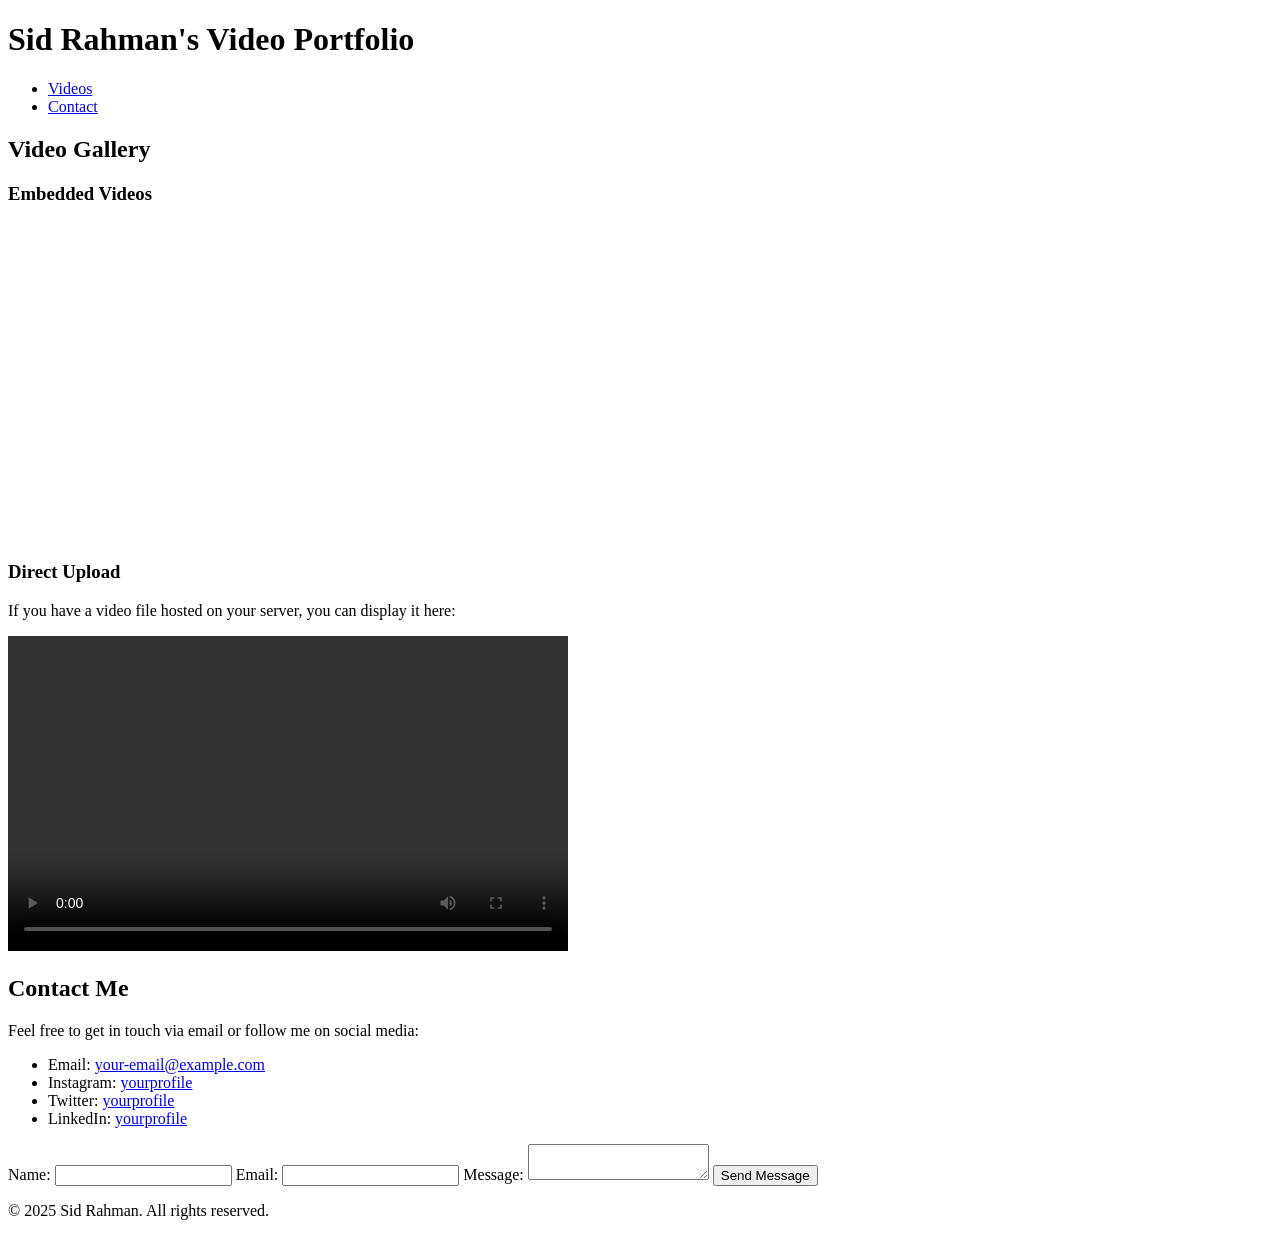
==== index.html @ 36fff731 "index.html" ====
<!DOCTYPE html>
<html lang="en">
<head>
  <meta charset="UTF-8" />
  <meta name="viewport" content="width=device-width, initial-scale=1" />
  <title>Sid Rahman's Video Portfolio</title>
  <link rel="stylesheet" href="style.css" />
</head>
<body>
  <header>
    <h1>Sid Rahman's Video Portfolio</h1>
    <nav>
      <ul>
        <li><a href="#videos">Videos</a></li>
        <li><a href="#contact">Contact</a></li>
      </ul>
    </nav>
  </header>

  <section id="videos">
    <h2>Video Gallery</h2>
    <div class="video-section">
      <h3>Embedded Videos</h3>
      <div class="video-container">
        <!-- Replace VIDEO_ID with your YouTube video ID -->
        <iframe width="560" height="315" src="https://www.youtube.com/embed/VIDEO_ID" frameborder="0" allowfullscreen></iframe>
      </div>
    </div>

    <div class="video-section">
      <h3>Direct Upload</h3>
      <p>If you have a video file hosted on your server, you can display it here:</p>
      <div class="video-container">
        <!-- Replace "your-video.mp4" with the path to your video file -->
        <video width="560" height="315" controls>
          <source src="your-video.mp4" type="video/mp4" />
          Your browser does not support the video tag.
        </video>
      </div>
    </div>
  </section>

  <section id="contact">
    <h2>Contact Me</h2>
    <p>
      Feel free to get in touch via email or follow me on social media:
    </p>
    <ul>
      <li>Email: <a href="mailto:your-email@example.com">your-email@example.com</a></li>
      <li>Instagram: <a href="https://instagram.com/yourprofile" target="_blank">yourprofile</a></li>
      <li>Twitter: <a href="https://twitter.com/yourprofile" target="_blank">yourprofile</a></li>
      <li>LinkedIn: <a href="https://linkedin.com/in/yourprofile" target="_blank">yourprofile</a></li>
    </ul>
    <!-- Contact Form using Formspree (optional) -->
    <form id="contact-form" action="https://formspree.io/f/{your-form-id}" method="POST">
      <label for="name">Name:</label>
      <input type="text" id="name" name="name" required />

      <label for="email">Email:</label>
      <input type="email" id="email" name="email" required />

      <label for="message">Message:</label>
      <textarea id="message" name="message" required></textarea>

      <button type="submit">Send Message</button>
    </form>
  </section>

  <footer>
    <p>&copy; 2025 Sid Rahman. All rights reserved.</p>
  </footer>

  <script src="script.js"></script>
</body>
</html>
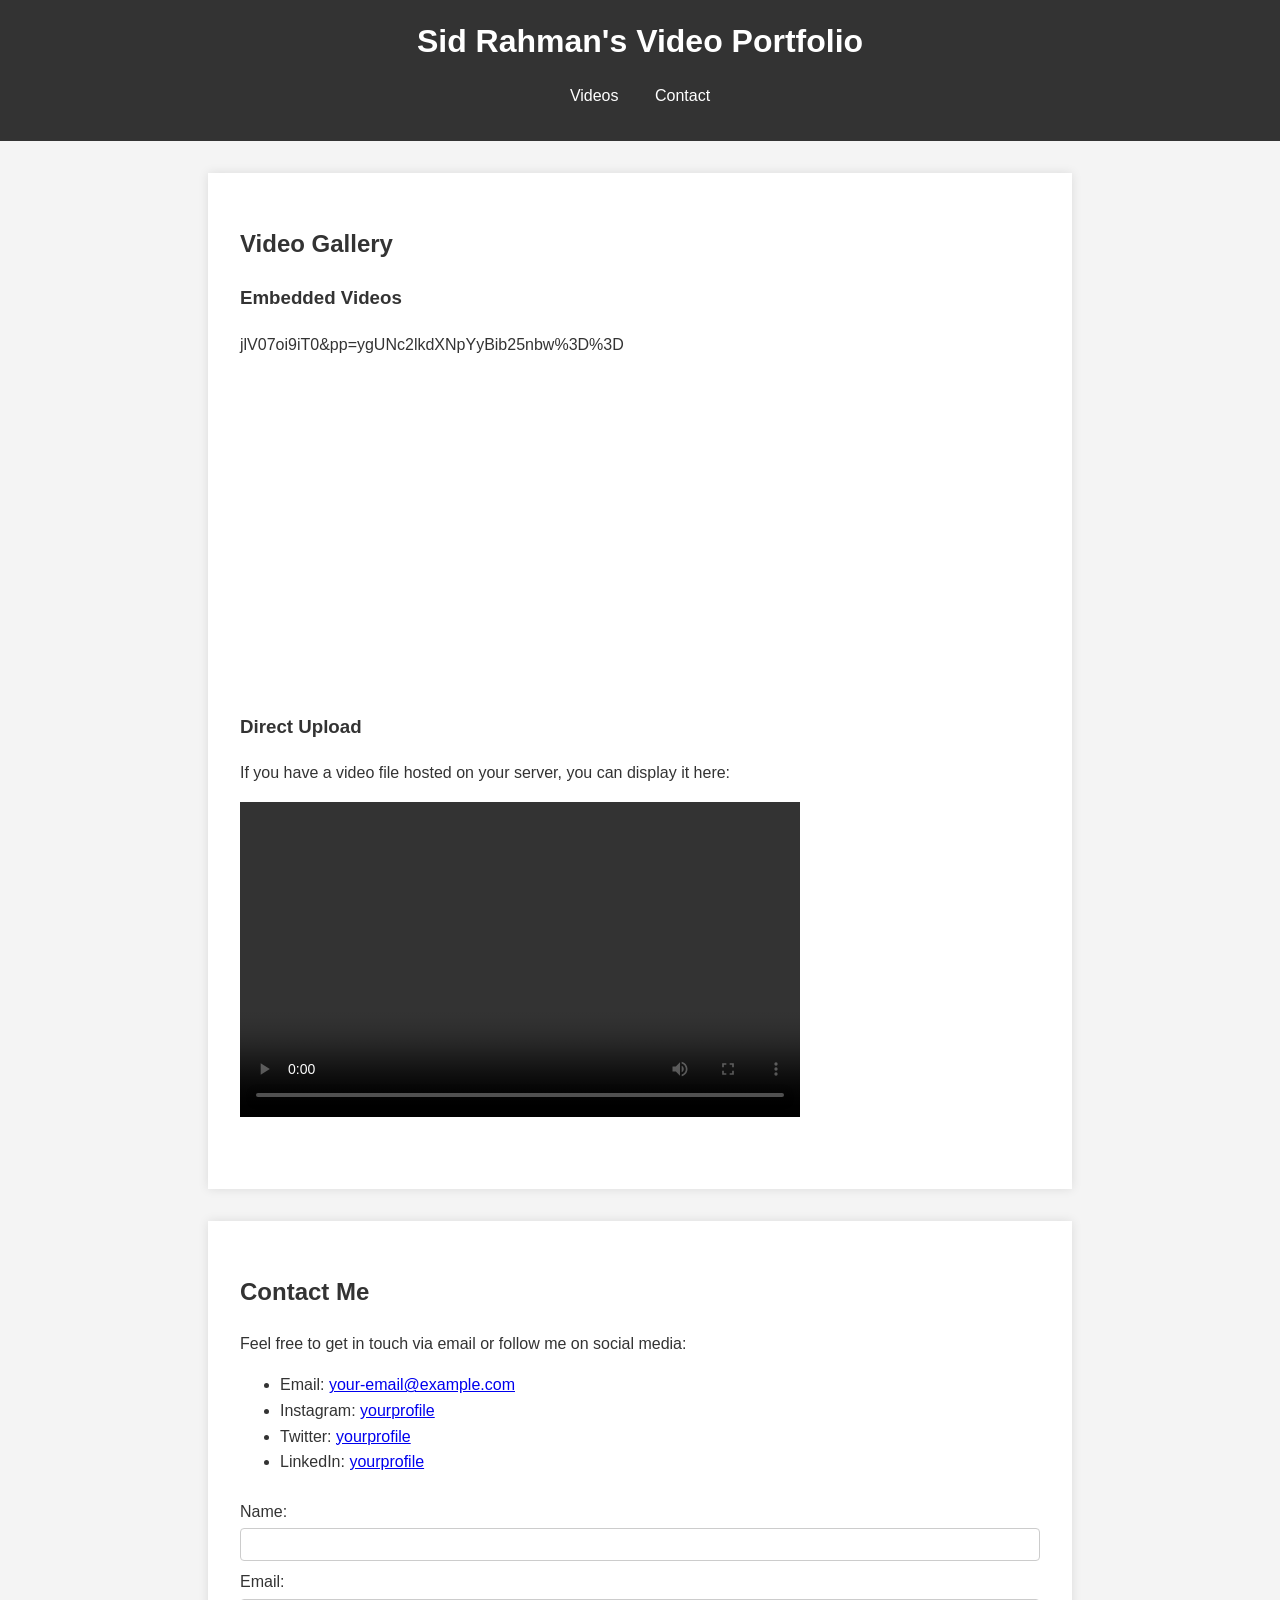
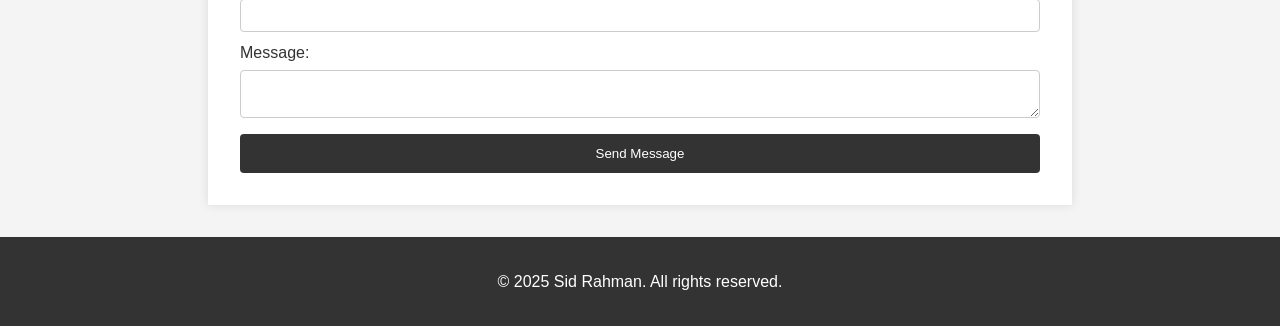
==== commit a14454b8: "Update index.html" ====
--- a/index.html
+++ b/index.html
@@ -22,7 +22,7 @@
     <div class="video-section">
       <h3>Embedded Videos</h3>
       <div class="video-container">
-        <!-- Replace VIDEO_ID with your YouTube video ID -->
+        jlV07oi9iT0&pp=ygUNc2lkdXNpYyBib25nbw%3D%3D
         <iframe width="560" height="315" src="https://www.youtube.com/embed/VIDEO_ID" frameborder="0" allowfullscreen></iframe>
       </div>
     </div>
--- a/style.css
+++ b/style.css
@@ -0,0 +1,99 @@
+/* style.css */
+
+body {
+  font-family: Arial, sans-serif;
+  margin: 0;
+  padding: 0;
+  line-height: 1.6;
+  background-color: #f4f4f4;
+  color: #333;
+}
+
+header {
+  background-color: #333;
+  color: #fff;
+  padding: 1rem 0;
+  text-align: center;
+}
+
+header h1 {
+  margin: 0;
+}
+
+nav ul {
+  list-style: none;
+  padding: 0;
+}
+
+nav ul li {
+  display: inline;
+  margin: 0 1rem;
+}
+
+nav ul li a {
+  color: #fff;
+  text-decoration: none;
+}
+
+section {
+  padding: 2rem;
+  max-width: 800px;
+  margin: 2rem auto;
+  background-color: #fff;
+  box-shadow: 0 0 10px rgba(0, 0, 0, 0.1);
+}
+
+.video-container {
+  margin-bottom: 1rem;
+}
+
+.video-section {
+  margin-bottom: 2rem;
+}
+
+#contact-form {
+  display: flex;
+  flex-direction: column;
+}
+
+#contact-form label {
+  margin-top: 0.5rem;
+}
+
+#contact-form input,
+#contact-form textarea {
+  padding: 0.5rem;
+  margin-top: 0.25rem;
+  border: 1px solid #ccc;
+  border-radius: 4px;
+}
+
+#contact-form button {
+  margin-top: 1rem;
+  padding: 0.75rem;
+  border: none;
+  background-color: #333;
+  color: #fff;
+  border-radius: 4px;
+  cursor: pointer;
+}
+
+#contact-form button:hover {
+  background-color: #555;
+}
+
+footer {
+  text-align: center;
+  padding: 1rem;
+  background-color: #333;
+  color: #fff;
+}
+
+/* Responsive adjustments */
+@media (max-width: 600px) {
+  .video-container iframe,
+  .video-container video {
+    width: 100%;
+    height: auto;
+  }
+}
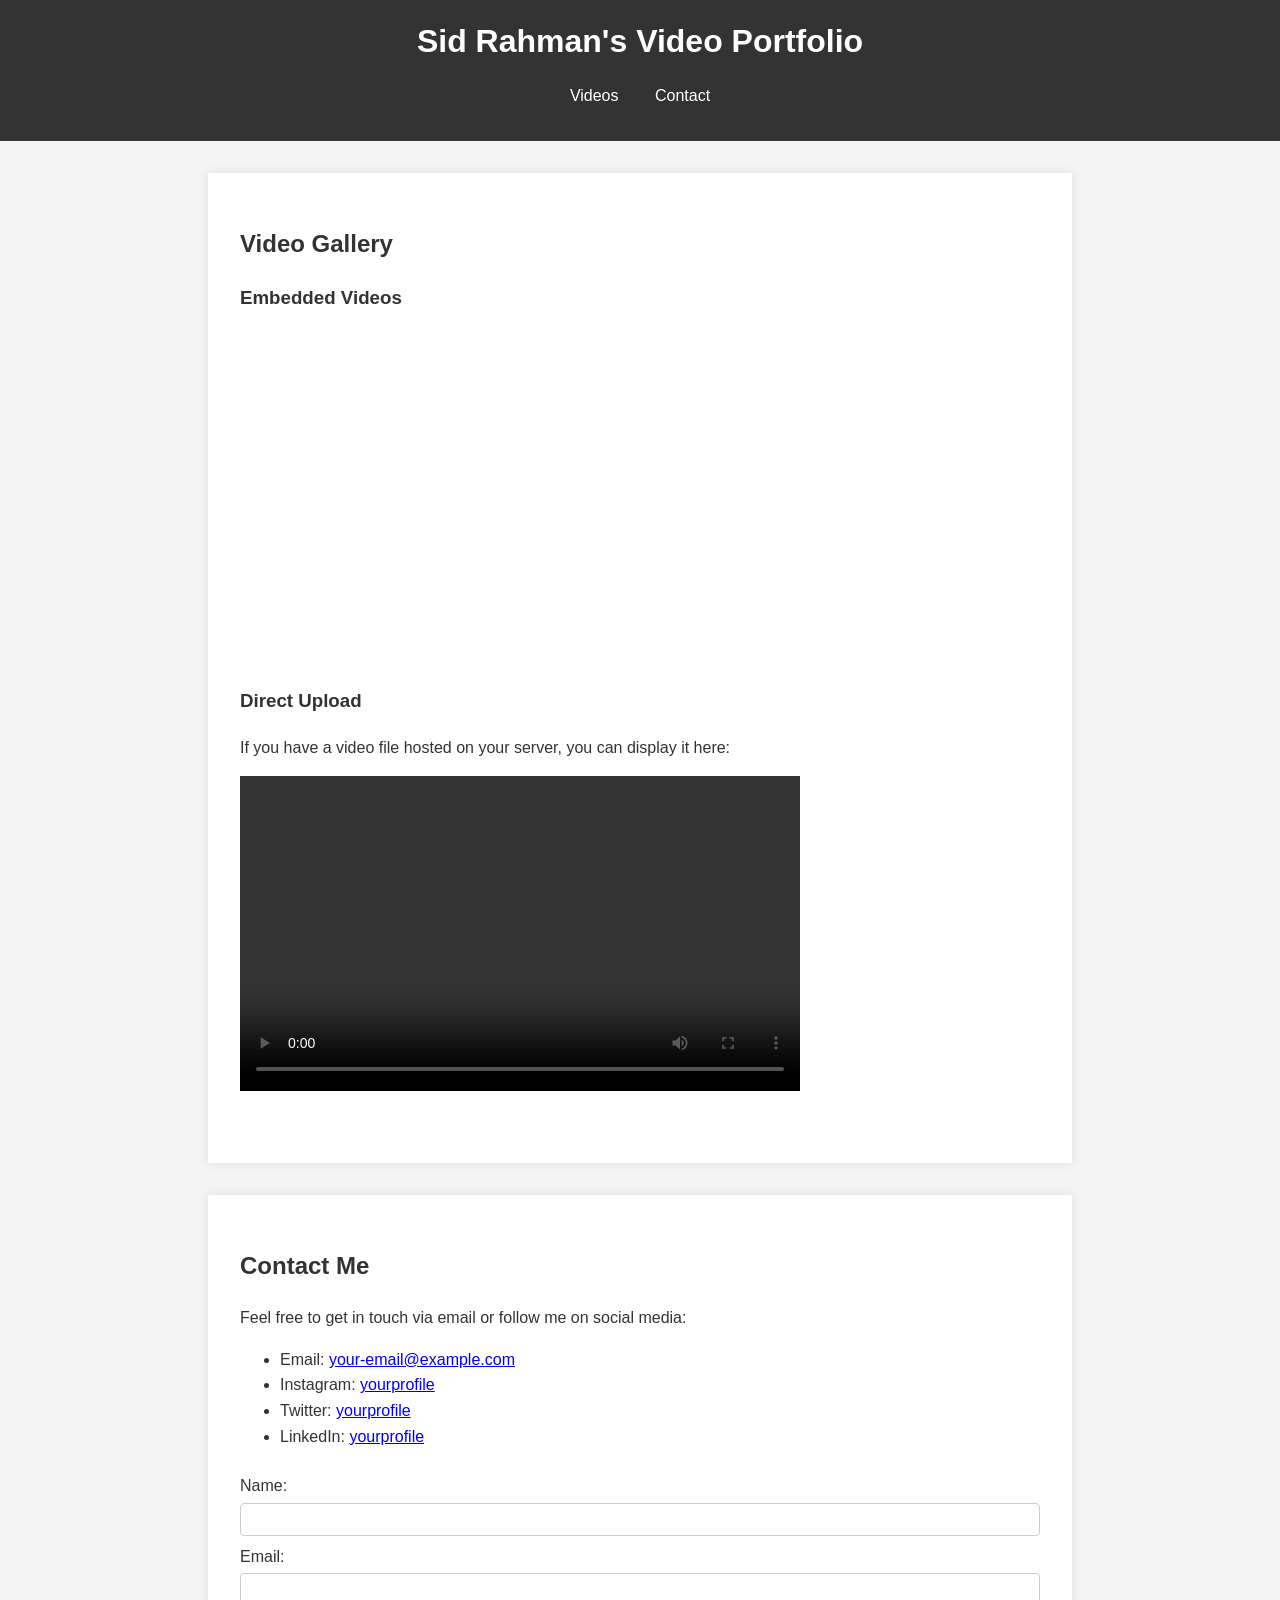
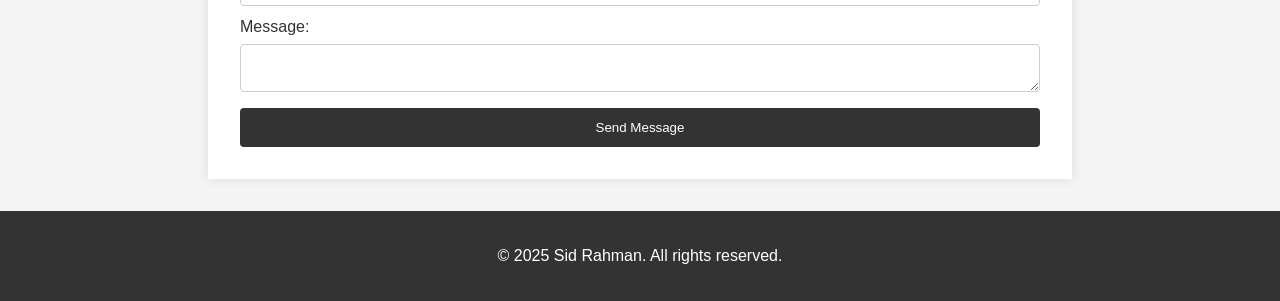
==== commit 40aad2be: "Update index.html" ====
--- a/index.html
+++ b/index.html
@@ -21,9 +21,8 @@
     <h2>Video Gallery</h2>
     <div class="video-section">
       <h3>Embedded Videos</h3>
-      <div class="video-container">
-        jlV07oi9iT0&pp=ygUNc2lkdXNpYyBib25nbw%3D%3D
-        <iframe width="560" height="315" src="https://www.youtube.com/embed/VIDEO_ID" frameborder="0" allowfullscreen></iframe>
+      <div class="video-container">   
+       <iframe width="560" height="315" src="https://www.youtube.com/embed/jlV07oi9iT0&pp=ygUNc2lkdXNpYyBib25nbw%3D%3D" frameborder="0" allowfullscreen></iframe>
       </div>
     </div>
 
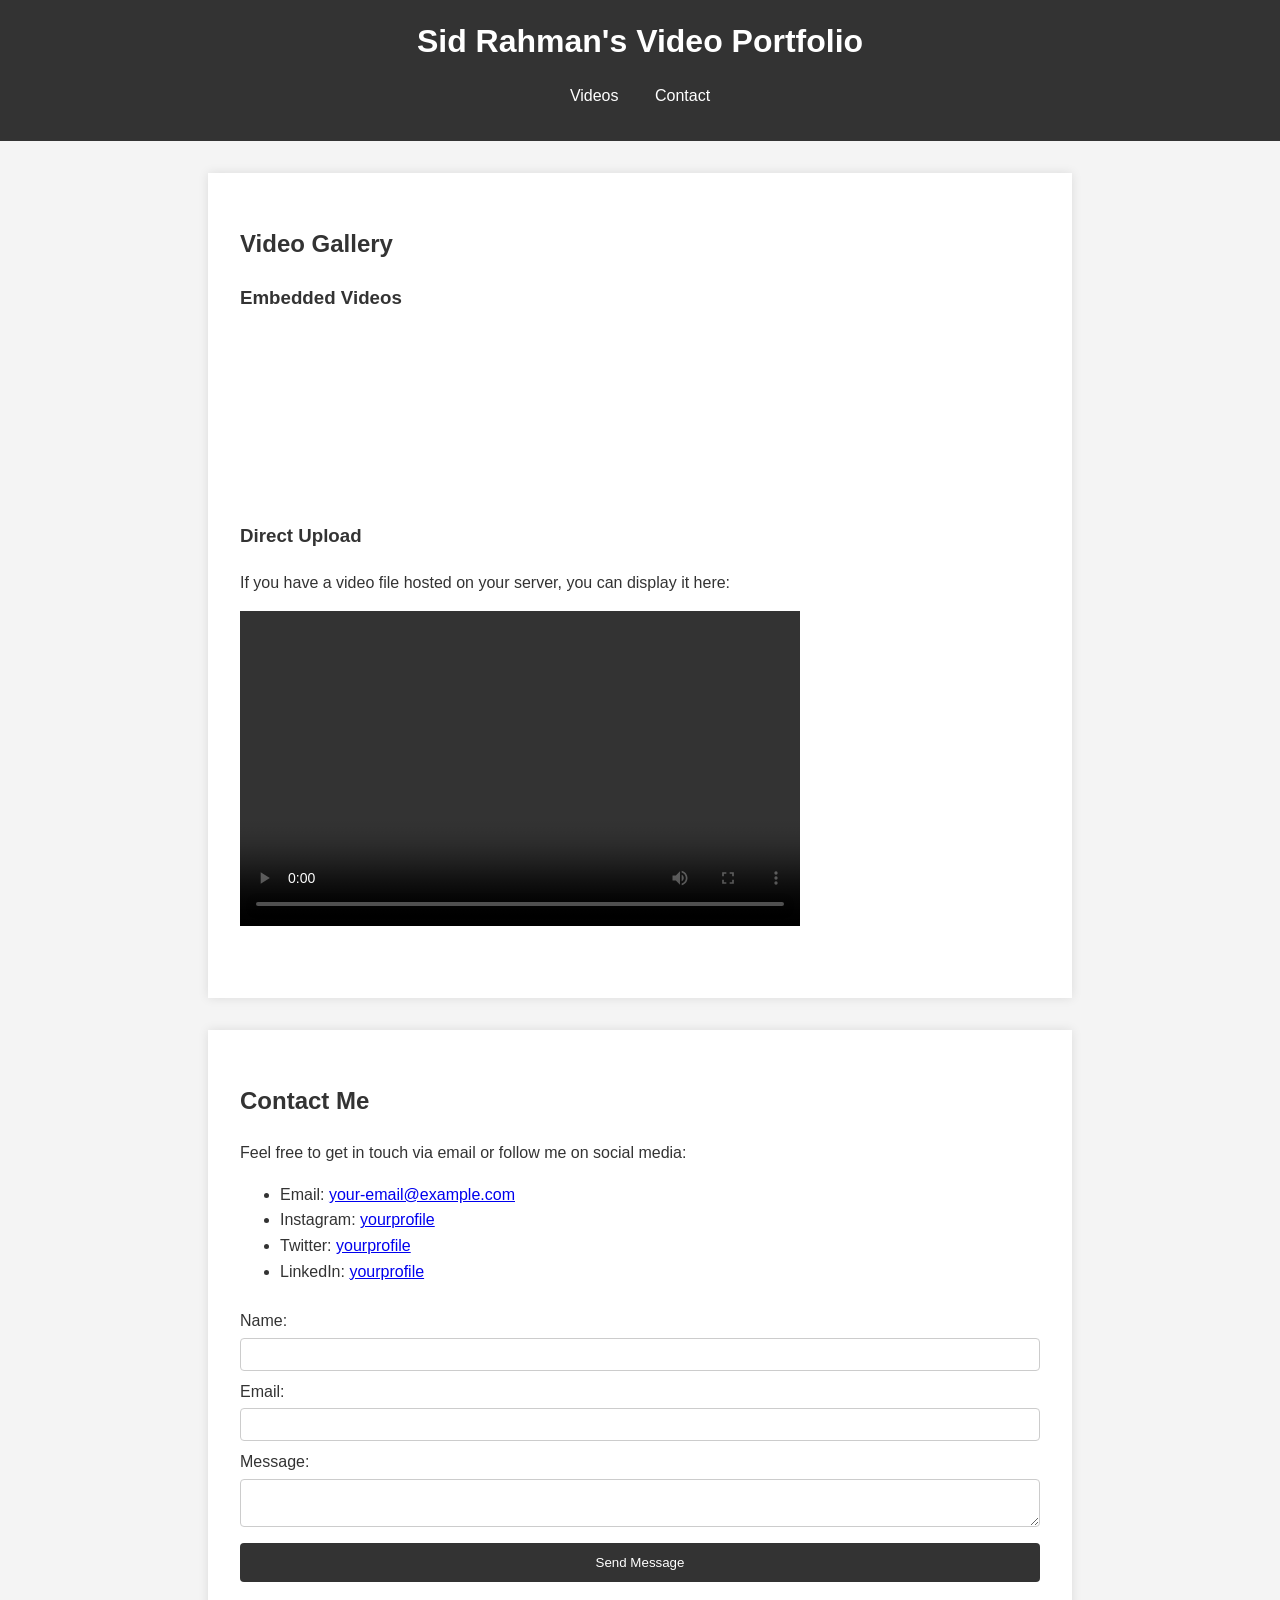
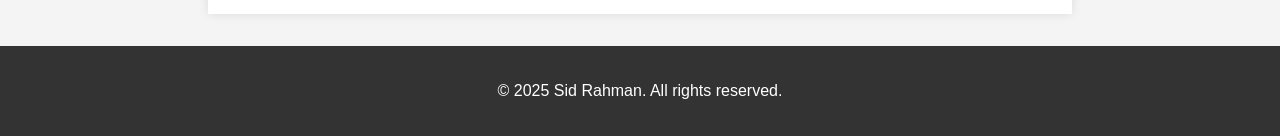
==== commit bf8407fc: "Update index.html" ====
--- a/index.html
+++ b/index.html
@@ -22,7 +22,7 @@
     <div class="video-section">
       <h3>Embedded Videos</h3>
       <div class="video-container">   
-       <iframe width="560" height="315" src="https://www.youtube.com/embed/jlV07oi9iT0&pp=ygUNc2lkdXNpYyBib25nbw%3D%3D" frameborder="0" allowfullscreen></iframe>
+       <iframe src="https://www.youtube.com/embed/jlV07oi9iT0&pp=ygUNc2lkdXNpYyBib25nbw%3D%3D" frameborder="0" allowfullscreen></iframe>
       </div>
     </div>
 
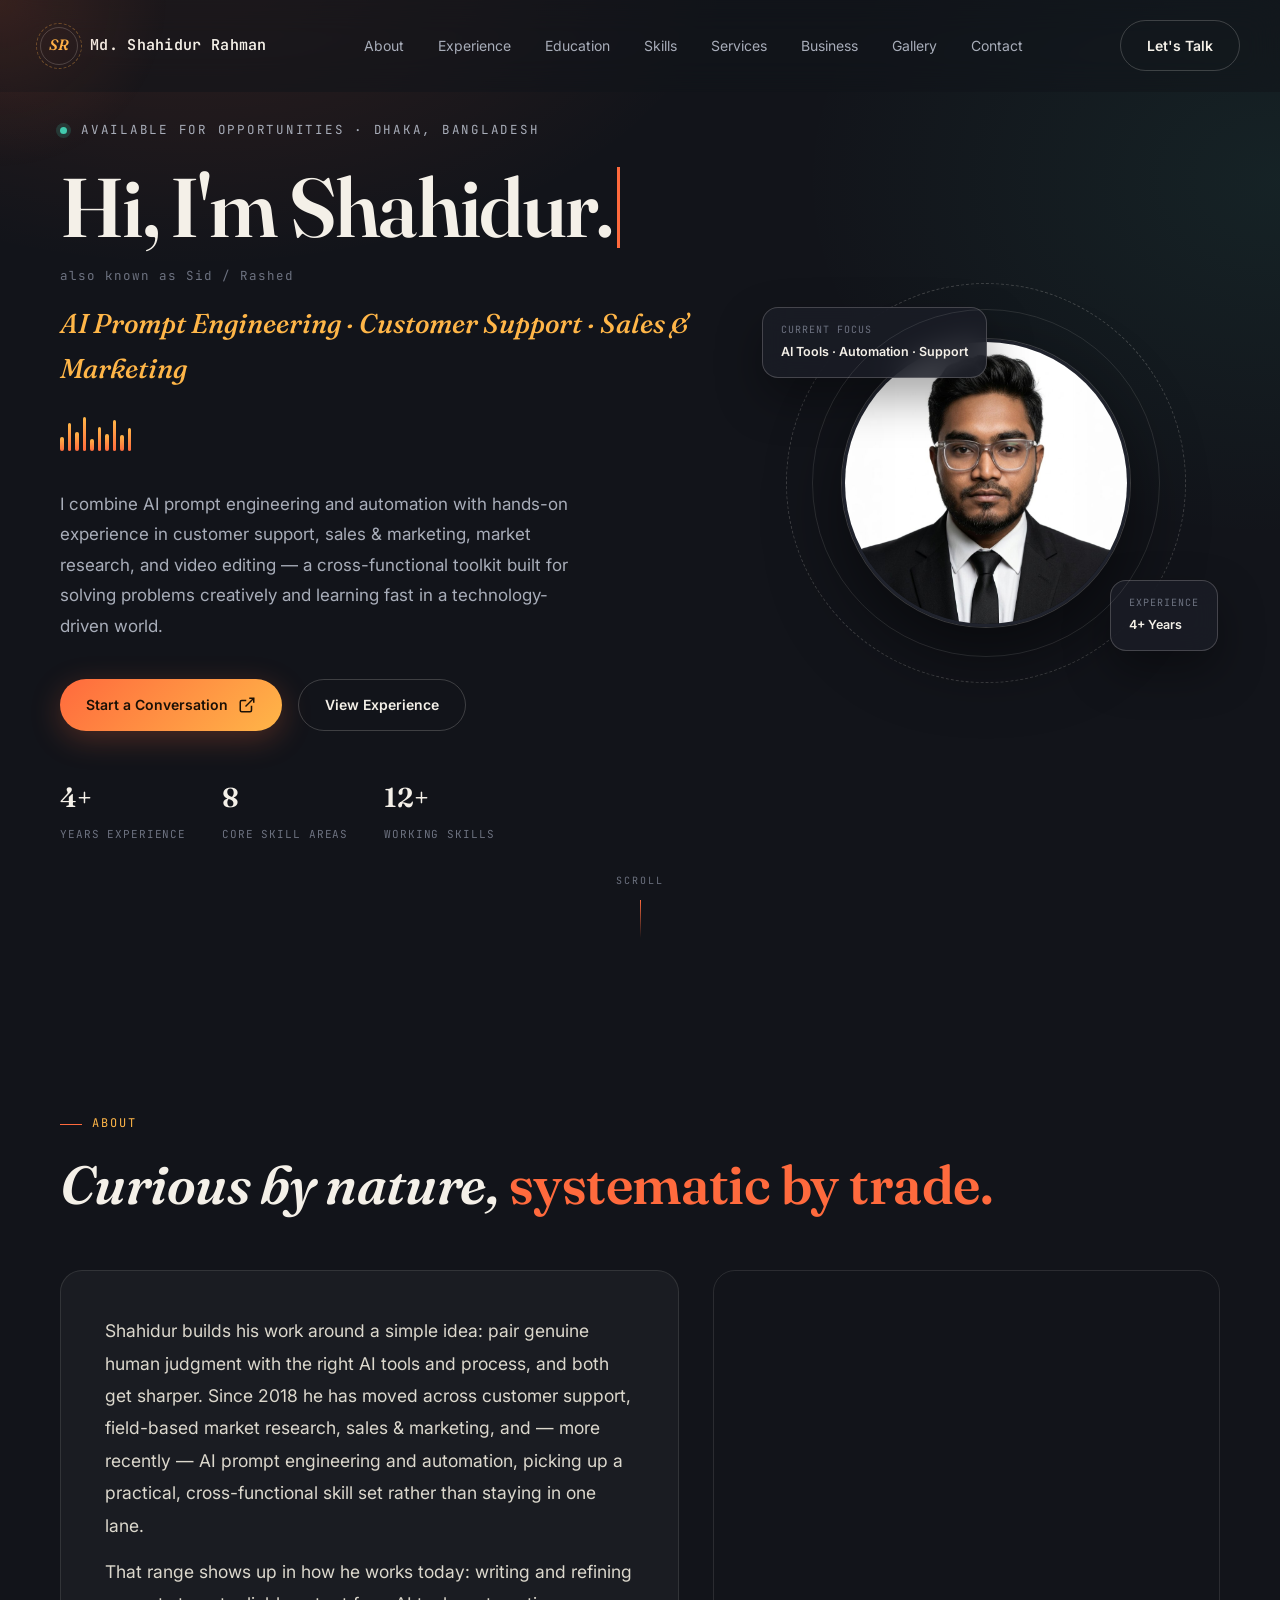
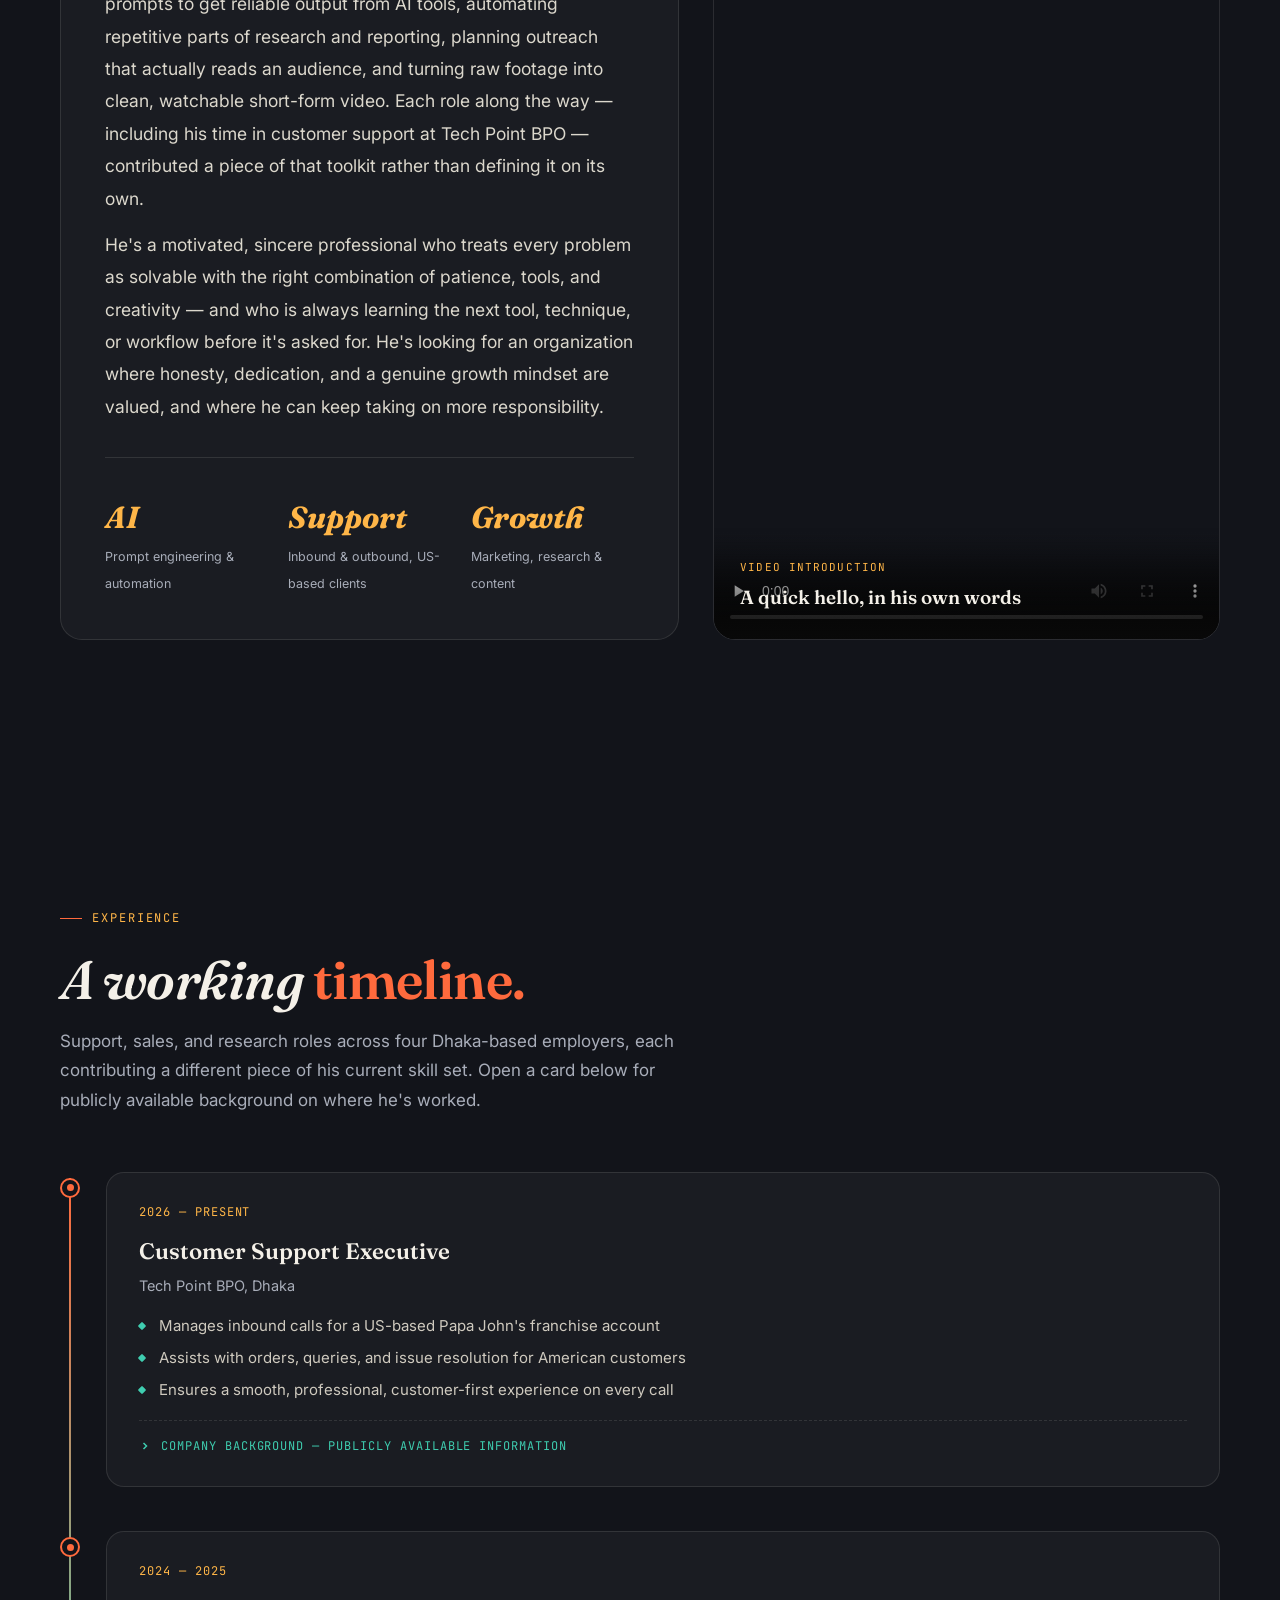
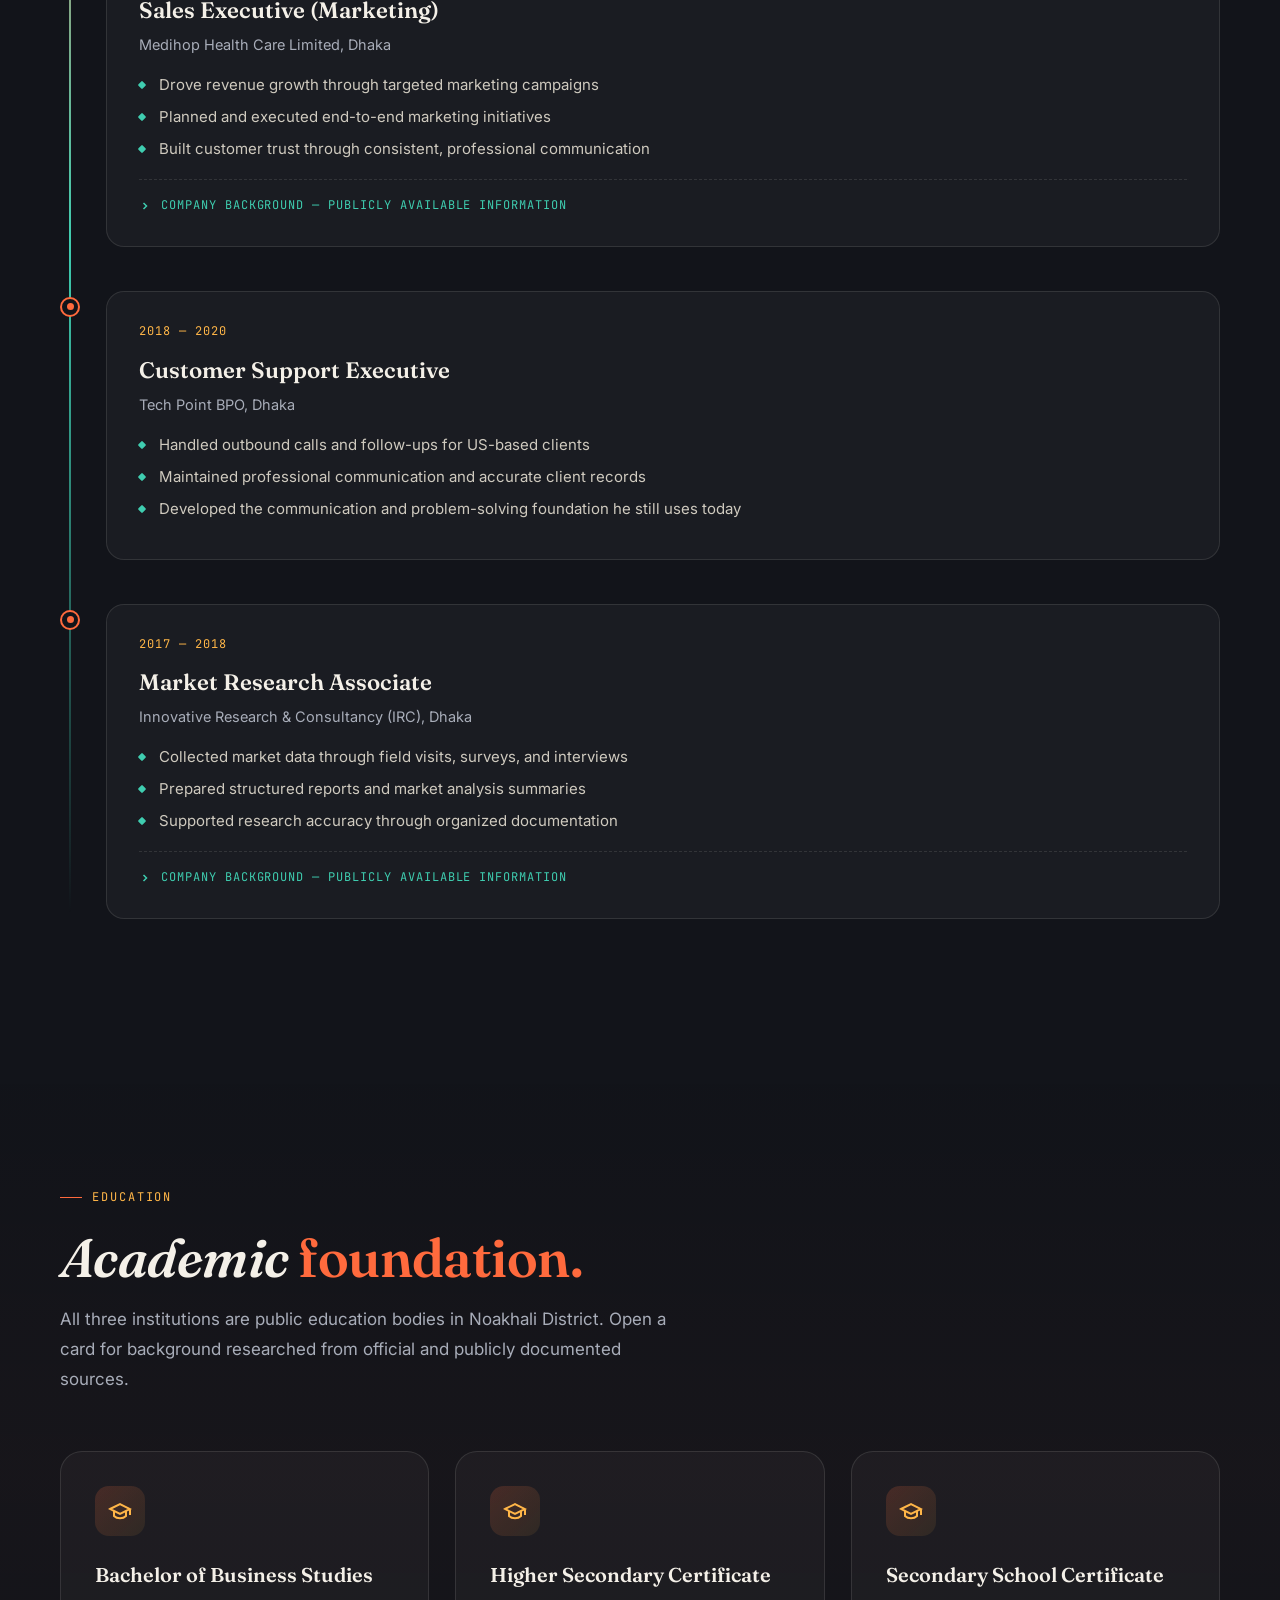
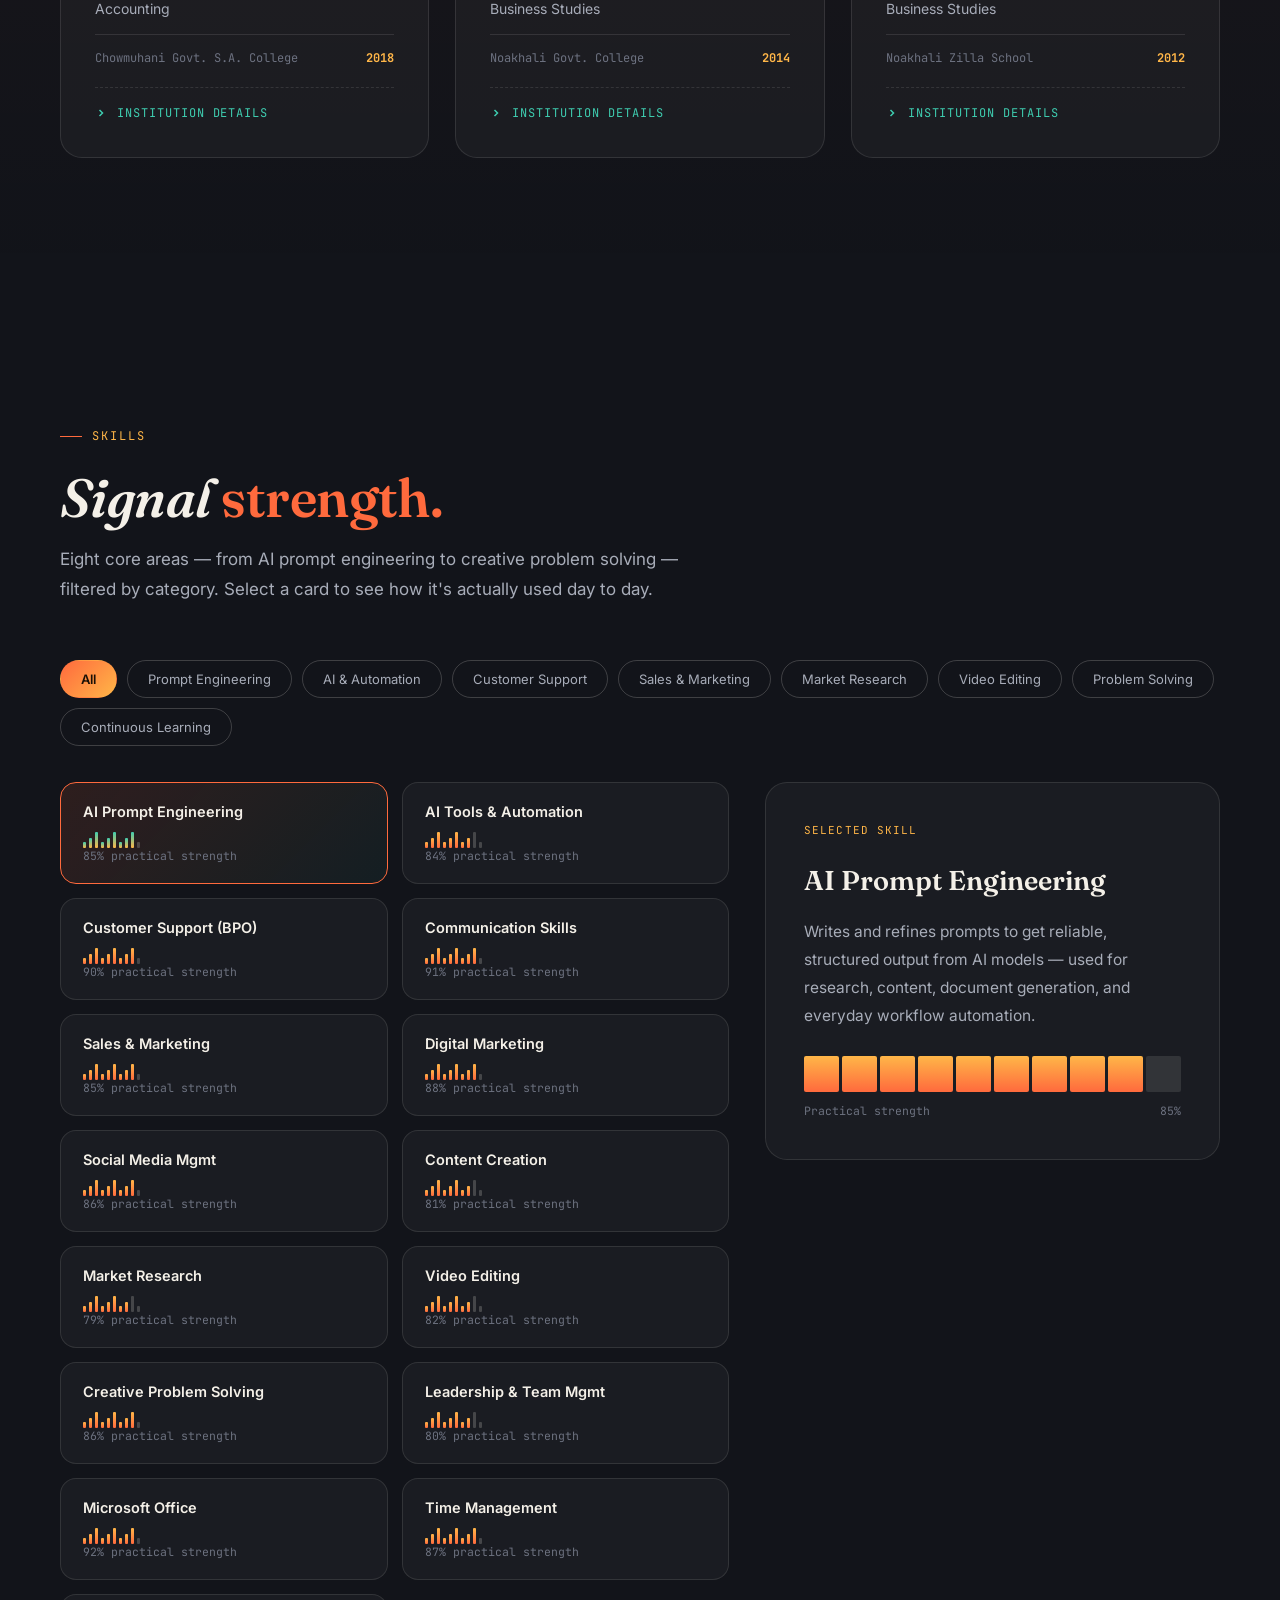
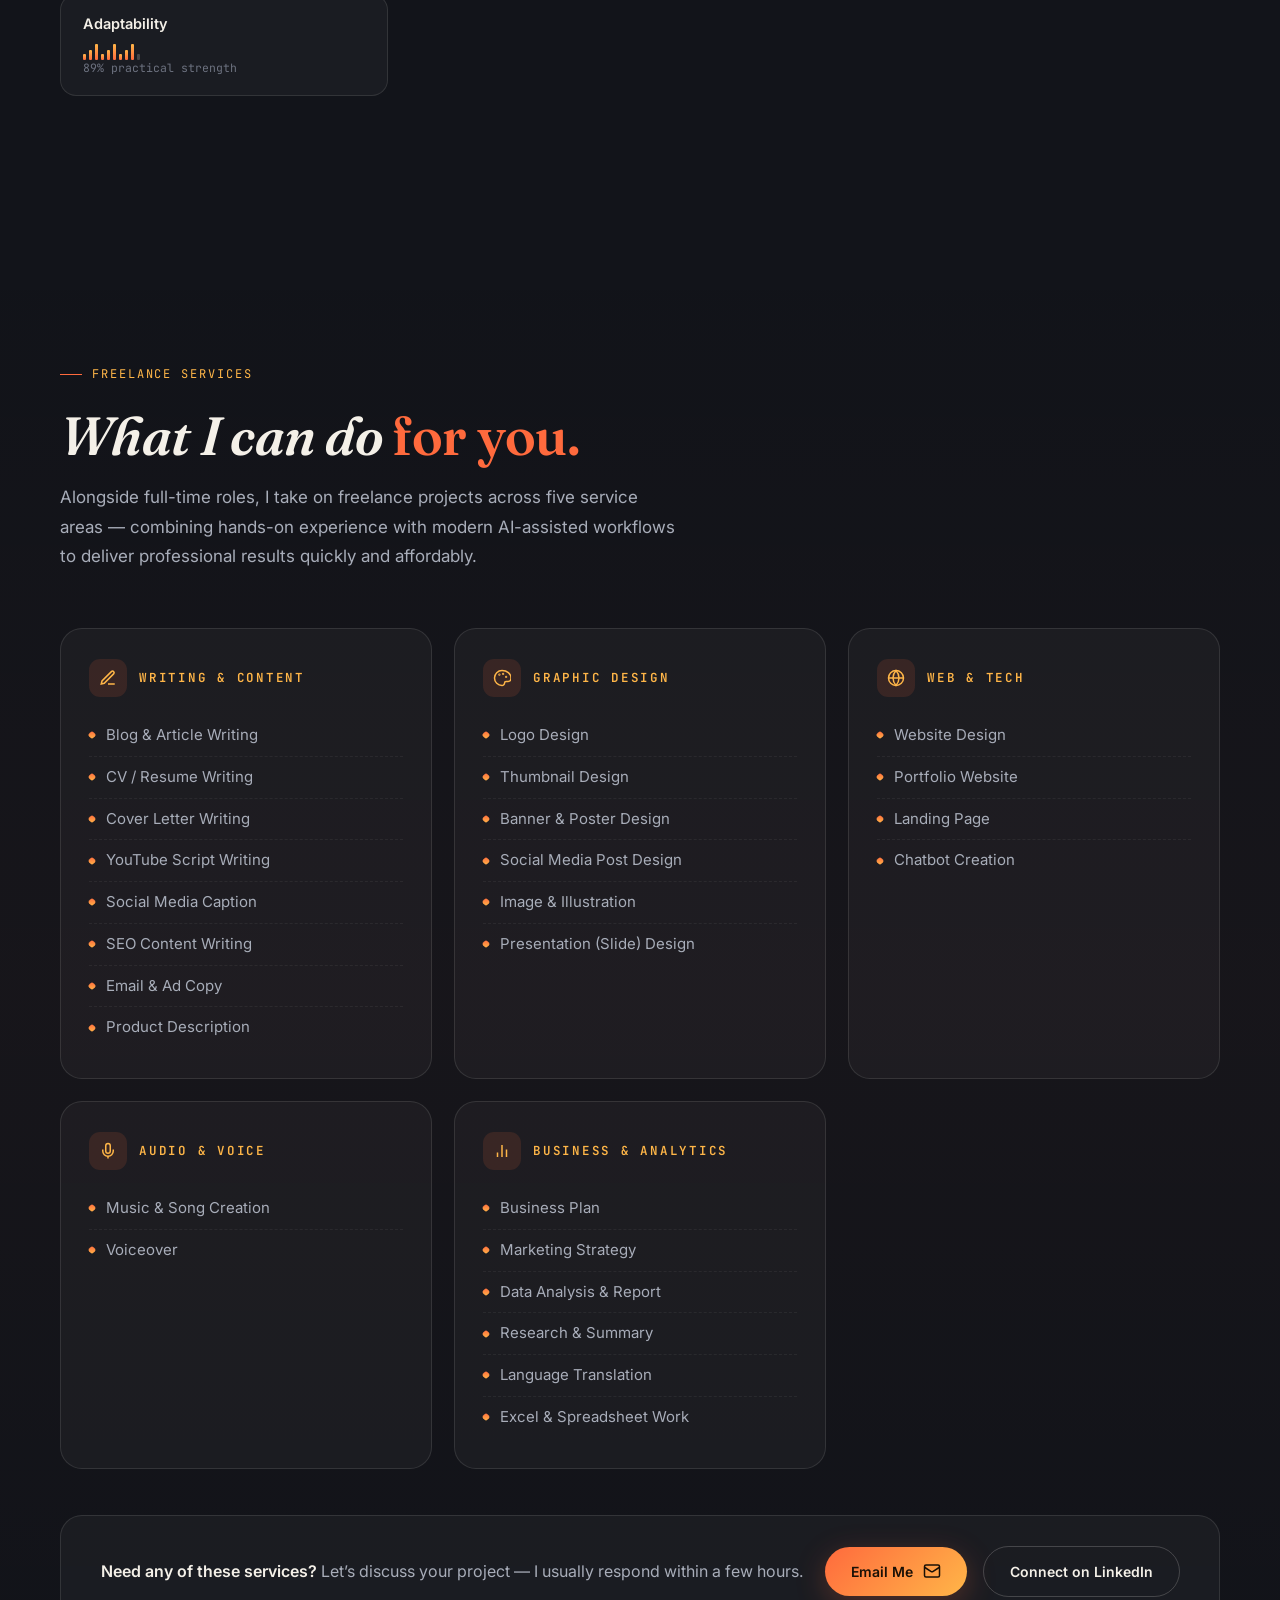
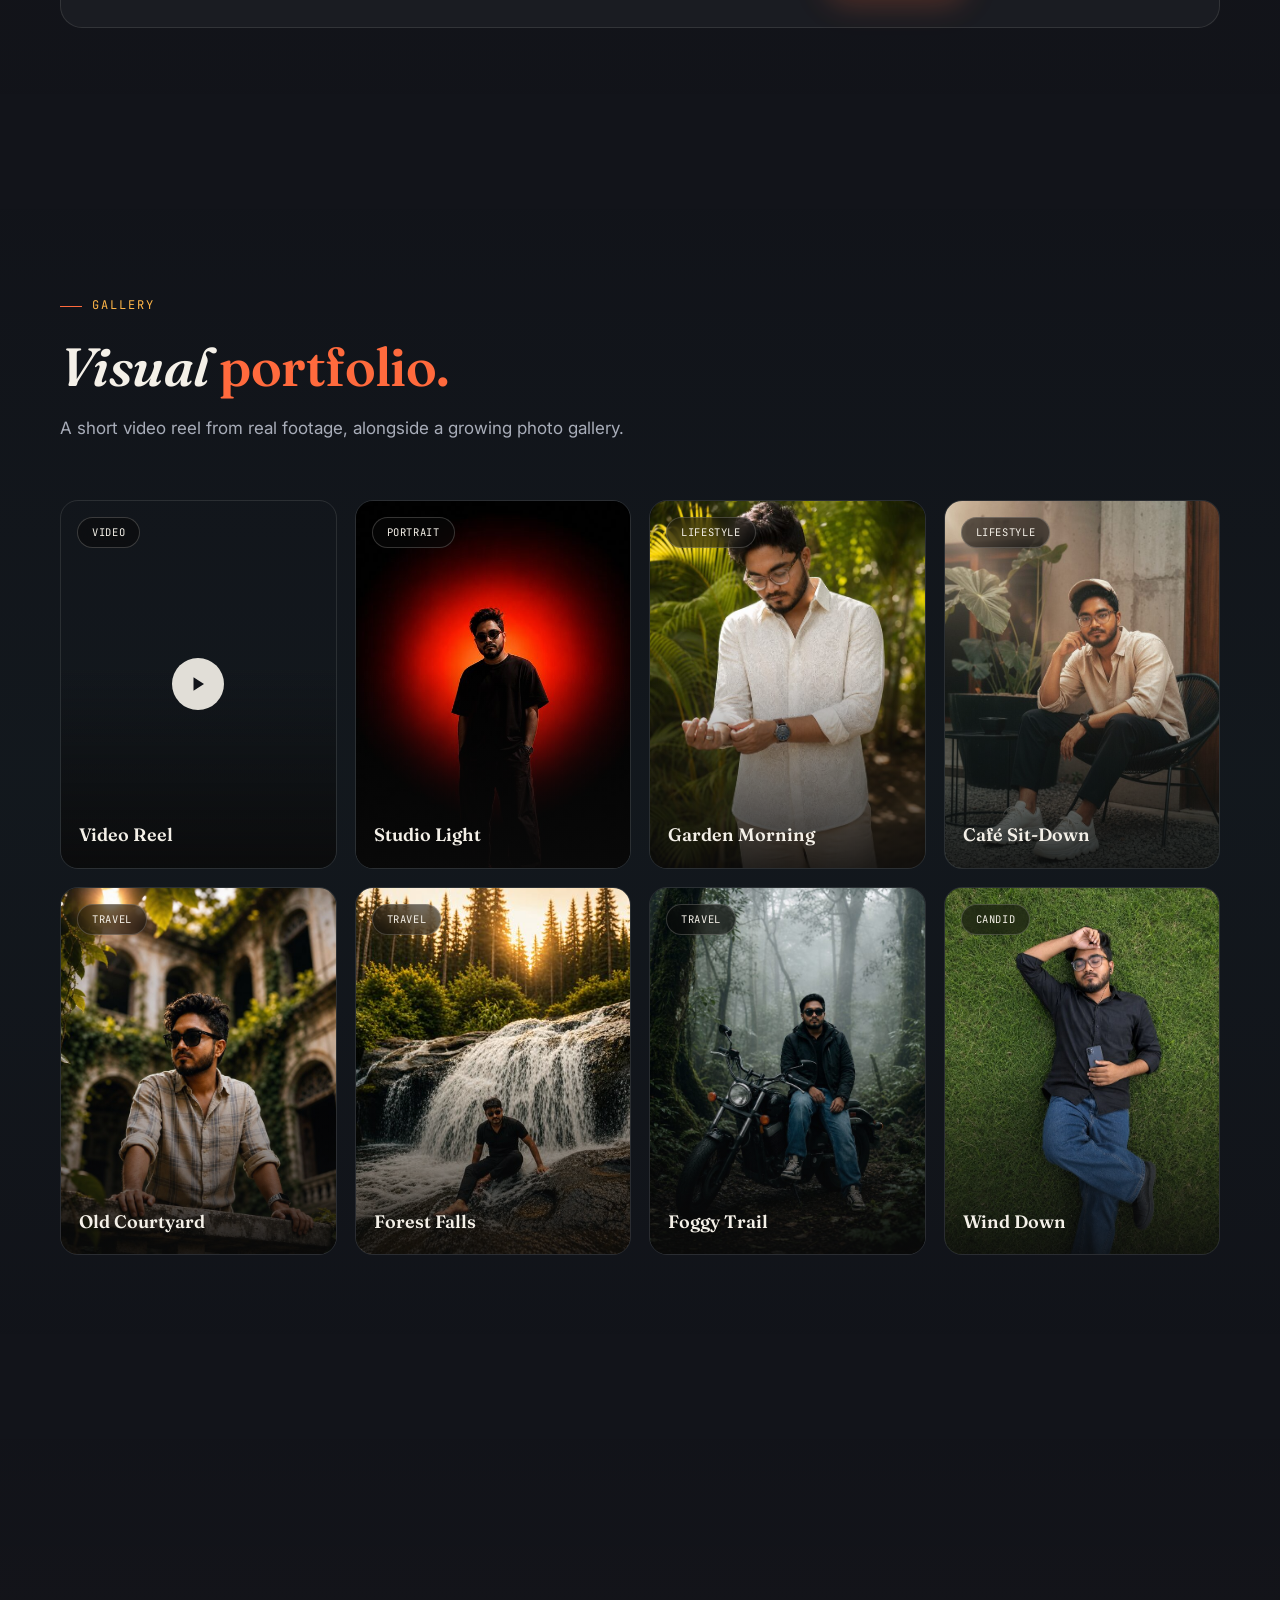
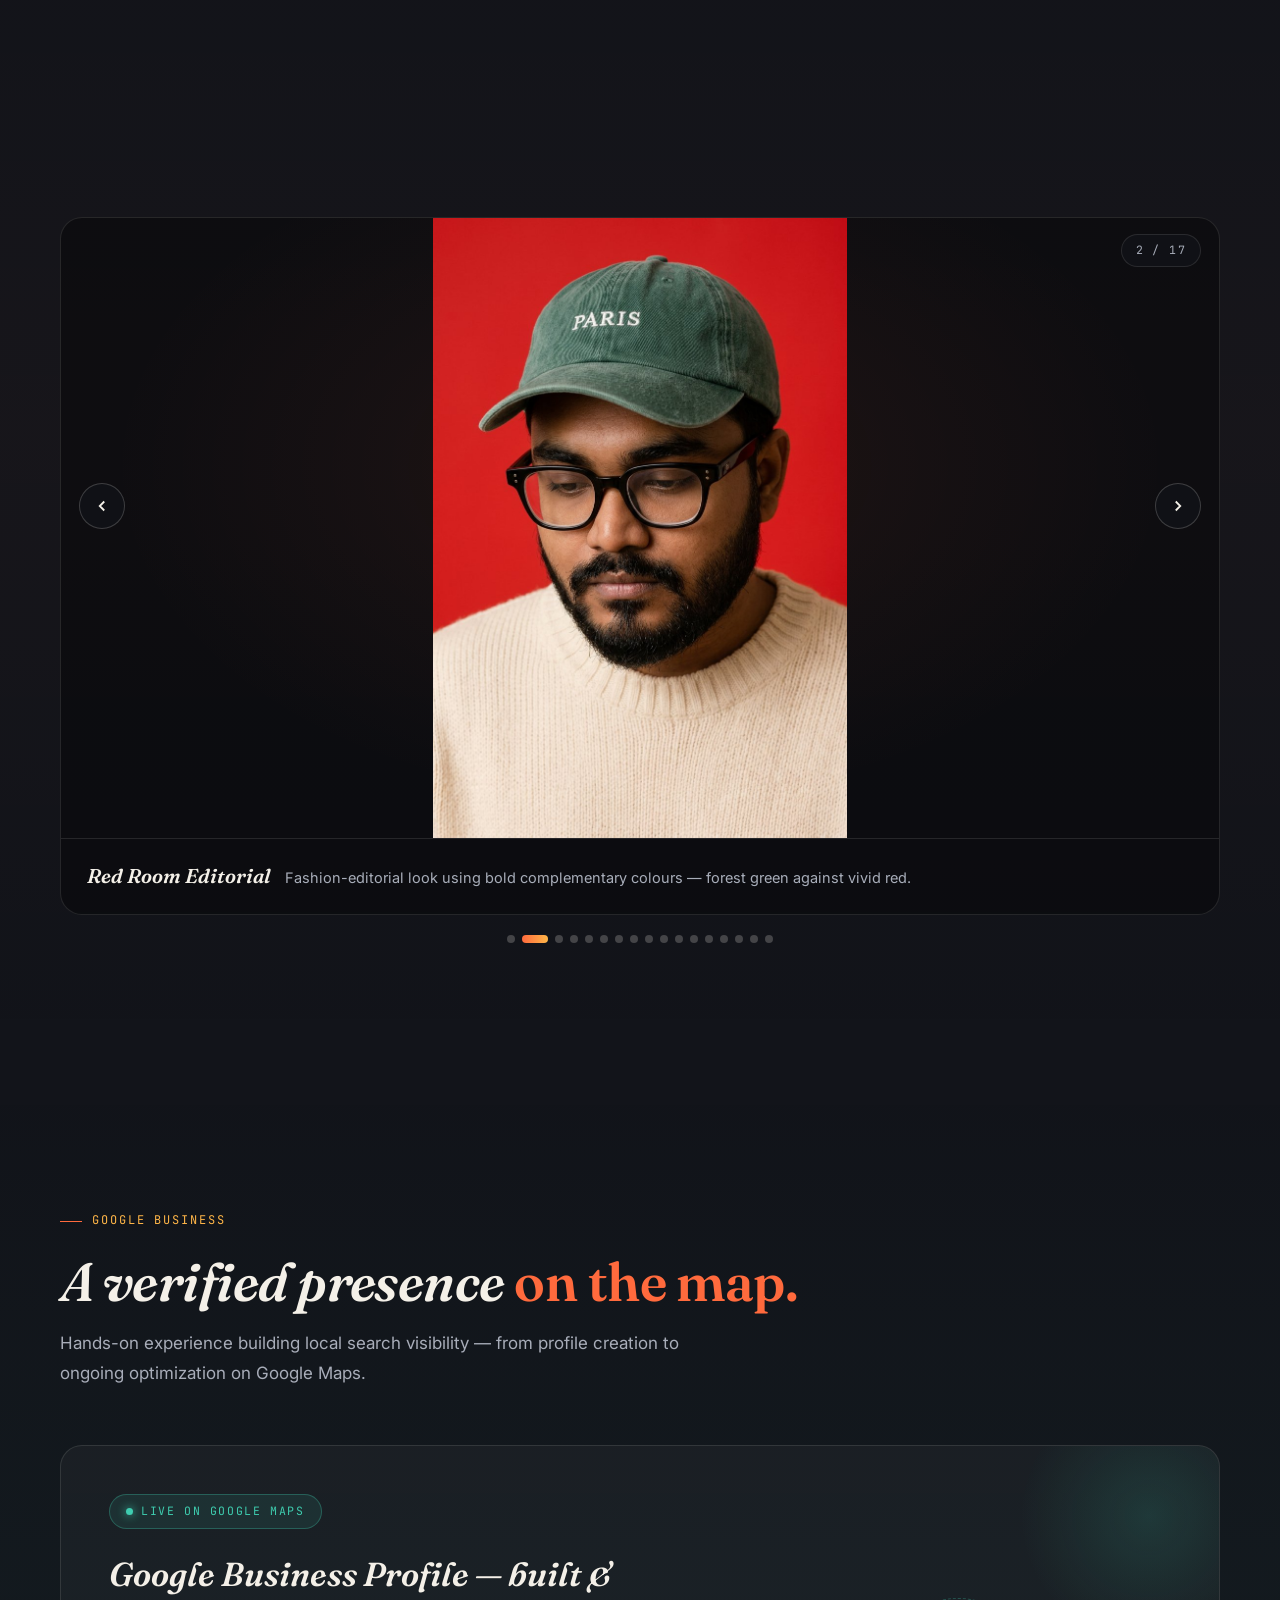
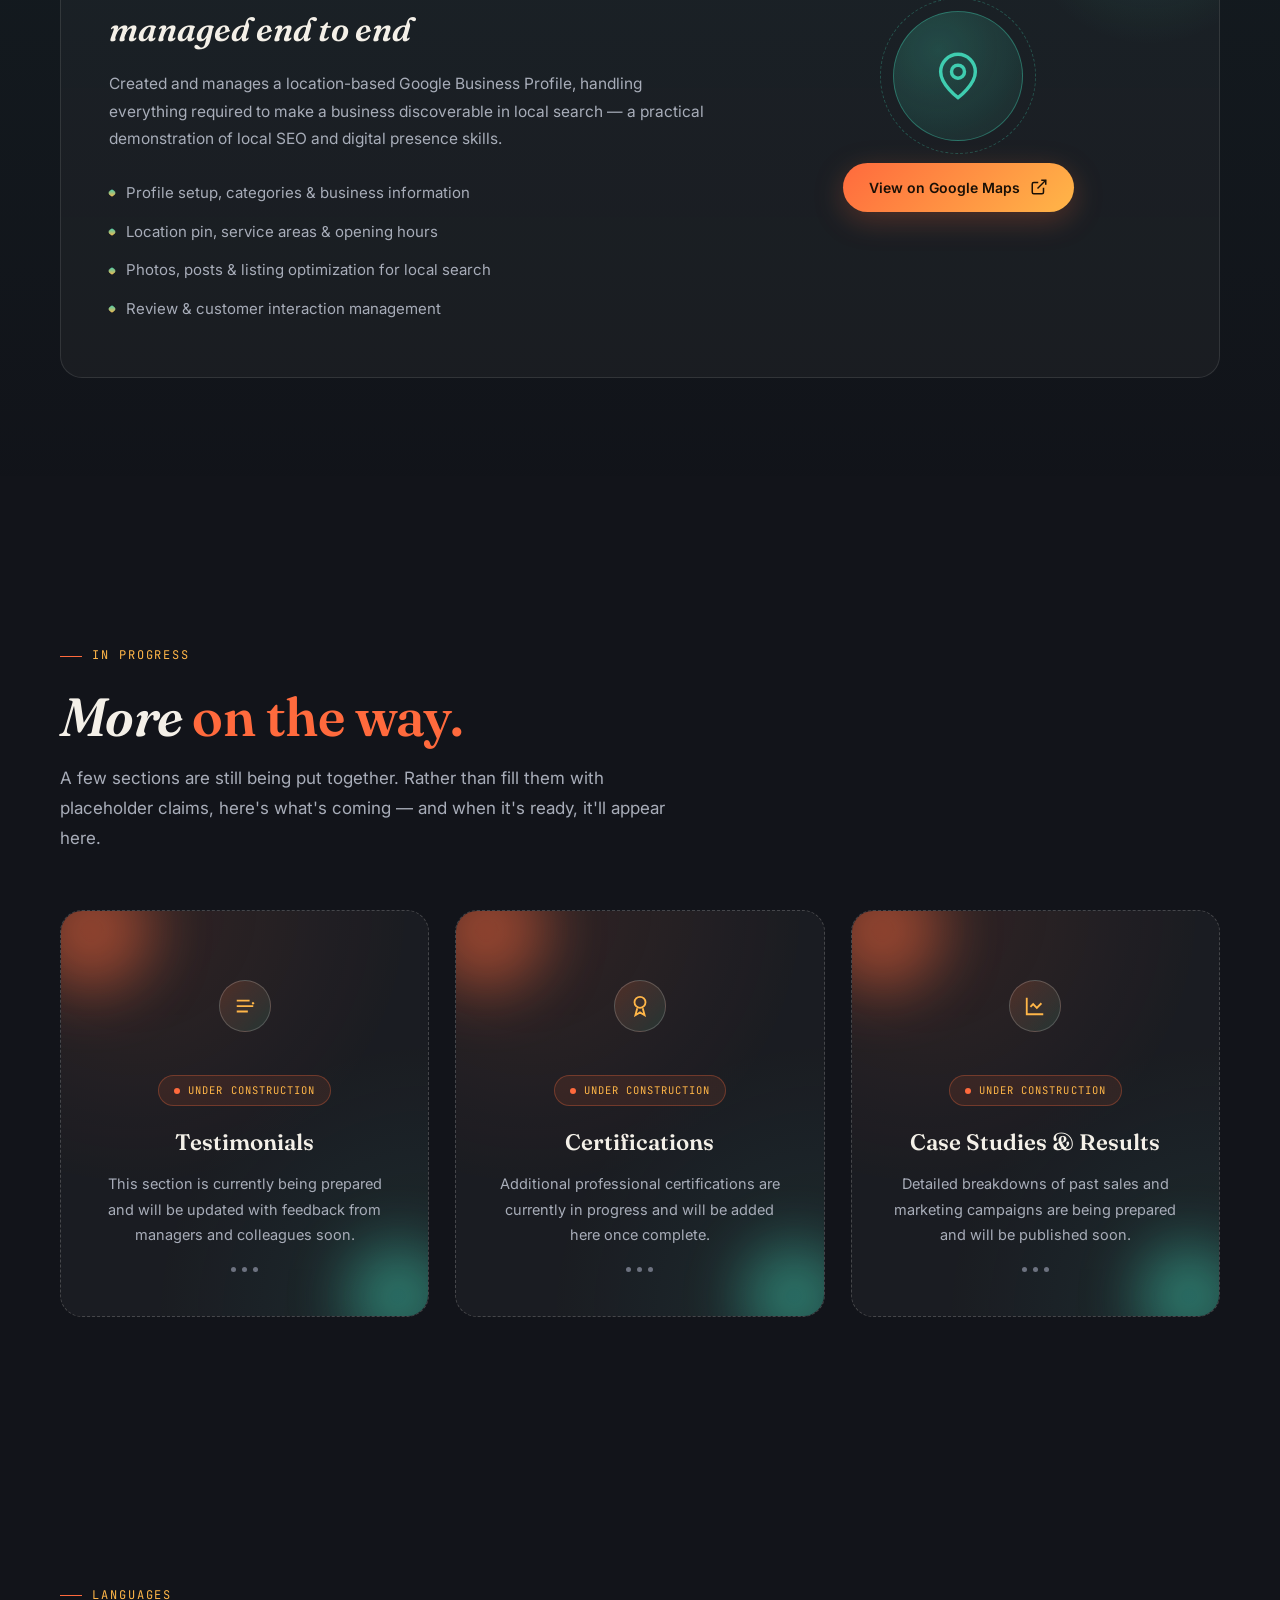
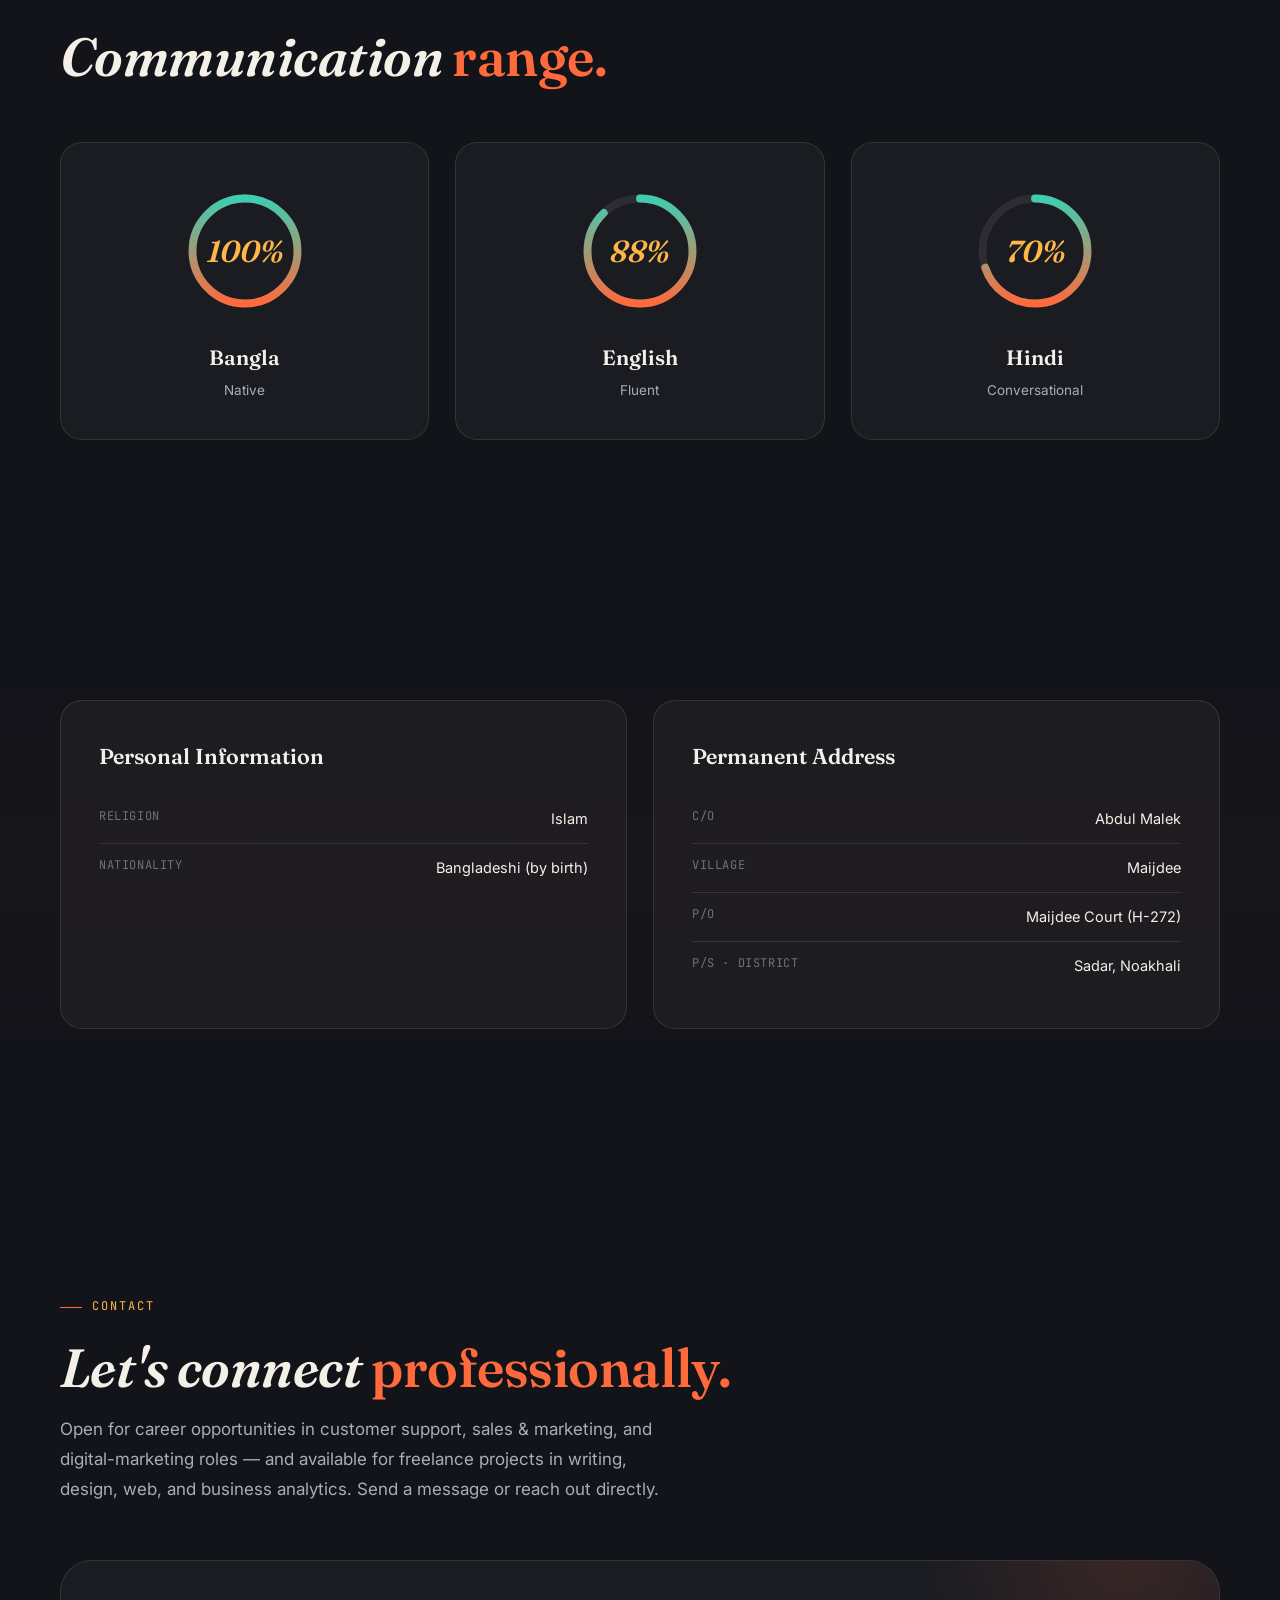
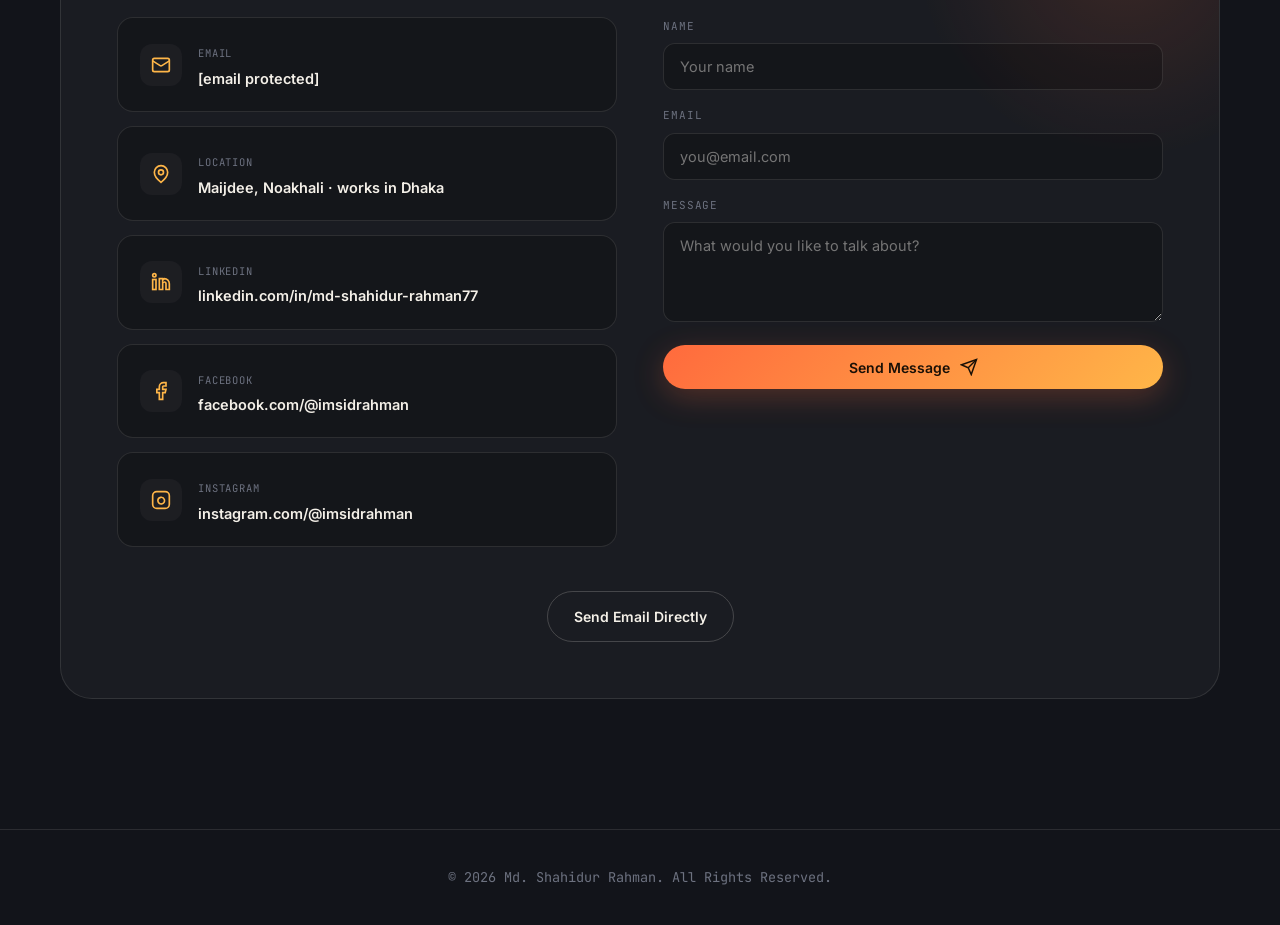
==== commit a5a3c5d6: "Add files via upload" ====
--- a/index.html
+++ b/index.html
@@ -1,74 +1,1275 @@
 <!DOCTYPE html>
 <html lang="en">
 <head>
-  <meta charset="UTF-8" />
-  <meta name="viewport" content="width=device-width, initial-scale=1" />
-  <title>Sid Rahman's Video Portfolio</title>
-  <link rel="stylesheet" href="style.css" />
+<meta charset="UTF-8">
+<meta name="viewport" content="width=device-width, initial-scale=1.0">
+<title>Md. Shahidur Rahman — AI-Driven Customer Experience &amp; Growth Professional</title>
+<meta name="description" content="Portfolio of Md. Shahidur Rahman — AI prompt engineering, AI tools &amp; automation, customer support, sales &amp; marketing, market research, and video editing professional based in Dhaka, Bangladesh.">
+<link rel="preconnect" href="https://fonts.googleapis.com">
+<link rel="preconnect" href="https://fonts.gstatic.com" crossorigin>
+<link href="https://fonts.googleapis.com/css2?family=Fraunces:ital,opsz,wght@0,9..144,300;0,9..144,500;0,9..144,600;0,9..144,700;0,9..144,900;1,9..144,400;1,9..144,500;1,9..144,600&family=Inter:wght@300;400;500;600;700;800&family=JetBrains+Mono:wght@400;500;600;700&display=swap" rel="stylesheet">
+<style>
+/* ============ RESET & TOKENS ============ */
+*{margin:0;padding:0;box-sizing:border-box;}
+:root{
+  --ink:#12141a;
+  --ink-2:#1a1d26;
+  --ink-3:#20232d;
+  --paper:#f4efe4;
+  --signal:#ff6a3d;
+  --signal-2:#ffb648;
+  --teal:#3fcdb0;
+  --text:#f4f0e8;
+  --text-dim:#a8adb9;
+  --text-faint:#6d7280;
+  --line:rgba(244,240,232,.11);
+  --line-strong:rgba(244,240,232,.2);
+  --glass:rgba(244,240,232,.035);
+  --glass-hover:rgba(244,240,232,.07);
+  --radius:22px;
+  --radius-sm:12px;
+  --serif:'Fraunces',serif;
+  --sans:'Inter',-apple-system,BlinkMacSystemFont,sans-serif;
+  --mono:'JetBrains Mono',monospace;
+}
+html{scroll-behavior:smooth;}
+body{
+  font-family:var(--sans);
+  background:var(--ink);
+  color:var(--text);
+  line-height:1.65;
+  overflow-x:hidden;
+  min-height:100vh;
+}
+@media (prefers-reduced-motion:reduce){
+  *{animation-duration:.001ms !important;animation-iteration-count:1 !important;transition-duration:.001ms !important;scroll-behavior:auto !important;}
+}
+a{color:inherit;text-decoration:none;}
+img{max-width:100%;display:block;}
+ul{list-style:none;}
+button{font-family:inherit;border:none;background:none;cursor:pointer;color:inherit;}
+:focus-visible{outline:2px solid var(--signal);outline-offset:3px;border-radius:4px;}
+.container{max-width:1240px;margin:0 auto;padding:0 40px;}
+@media (max-width:640px){.container{padding:0 22px;}}
+section{padding:130px 0;position:relative;}
+@media (max-width:900px){section{padding:90px 0;}}
+
+/* subtle noise/glow backdrop */
+body::before{
+  content:'';position:fixed;inset:0;z-index:-2;
+  background:
+    radial-gradient(ellipse 900px 520px at 15% -5%, rgba(255,106,61,.12), transparent 60%),
+    radial-gradient(ellipse 800px 600px at 100% 20%, rgba(63,205,176,.08), transparent 60%),
+    var(--ink);
+}
+
+/* ============ EYEBROW / LABEL ============ */
+.eyebrow{
+  display:inline-flex;align-items:center;gap:10px;
+  font-family:var(--mono);font-size:12px;letter-spacing:.16em;text-transform:uppercase;
+  color:var(--signal-2);margin-bottom:22px;
+}
+.eyebrow::before{content:'';width:22px;height:1px;background:var(--signal);display:inline-block;}
+.section-title{
+  font-family:var(--serif);font-weight:600;font-style:italic;
+  font-size:clamp(2rem,4.2vw,3.4rem);line-height:1.08;letter-spacing:-.01em;
+  margin-bottom:18px;color:var(--text);
+}
+.section-title em{font-style:normal;color:var(--signal);}
+.section-desc{color:var(--text-dim);font-size:17px;max-width:620px;line-height:1.75;}
+.section-head{margin-bottom:56px;}
+
+
+/* ============ FREELANCE SERVICES ============ */
+.svc-groups{display:grid;grid-template-columns:repeat(auto-fit,minmax(300px,1fr));gap:22px;}
+.svc-group{background:var(--glass);border:1px solid var(--line);border-radius:var(--radius);padding:30px 28px;transition:border-color .3s,background .3s,transform .3s;}
+.svc-group:hover{background:var(--glass-hover);border-color:var(--line-strong);transform:translateY(-4px);}
+.svc-group-head{display:flex;align-items:center;gap:12px;margin-bottom:18px;}
+.svc-group-head .ic{width:38px;height:38px;border-radius:11px;display:flex;align-items:center;justify-content:center;background:rgba(255,106,61,.12);color:var(--signal-2);flex-shrink:0;}
+.svc-group-head h3{font-family:var(--mono);font-size:12.5px;letter-spacing:.14em;text-transform:uppercase;color:var(--signal-2);font-weight:600;}
+.svc-list li{display:flex;align-items:center;gap:11px;padding:8px 0;color:var(--text-dim);font-size:15px;border-bottom:1px dashed rgba(244,240,232,.06);}
+.svc-list li:last-child{border-bottom:none;}
+.svc-list li::before{content:'';width:6px;height:6px;border-radius:2px;transform:rotate(45deg);background:linear-gradient(135deg,var(--signal),var(--signal-2));flex-shrink:0;}
+.svc-cta{margin-top:46px;display:flex;align-items:center;justify-content:center;gap:16px;flex-wrap:wrap;background:var(--glass);border:1px solid var(--line);border-radius:var(--radius);padding:30px 34px;}
+.svc-cta p{color:var(--text-dim);font-size:16px;margin-right:6px;}
+.svc-cta p b{color:var(--text);font-weight:600;}
+
+/* ============ GOOGLE BUSINESS PROFILE ============ */
+.gbp-card{display:grid;grid-template-columns:1.4fr 1fr;gap:40px;align-items:center;background:var(--glass);border:1px solid var(--line);border-radius:var(--radius);padding:48px;position:relative;overflow:hidden;}
+.gbp-card::before{content:'';position:absolute;top:-60px;right:-60px;width:260px;height:260px;border-radius:50%;background:radial-gradient(circle,rgba(63,205,176,.14),transparent 70%);pointer-events:none;}
+@media (max-width:900px){.gbp-card{grid-template-columns:1fr;padding:34px 26px;}}
+.gbp-badge{display:inline-flex;align-items:center;gap:8px;font-family:var(--mono);font-size:11.5px;letter-spacing:.14em;text-transform:uppercase;color:var(--teal);background:rgba(63,205,176,.1);border:1px solid rgba(63,205,176,.3);border-radius:100px;padding:7px 16px;margin-bottom:18px;}
+.gbp-badge .dot{width:7px;height:7px;border-radius:50%;background:var(--teal);box-shadow:0 0 10px var(--teal);}
+.gbp-title{font-family:var(--serif);font-weight:600;font-style:italic;font-size:clamp(1.5rem,2.6vw,2.1rem);margin-bottom:14px;}
+.gbp-text{color:var(--text-dim);font-size:15.5px;line-height:1.75;margin-bottom:22px;}
+.gbp-points li{display:flex;align-items:center;gap:11px;padding:7px 0;color:var(--text-dim);font-size:15px;}
+.gbp-points li::before{content:'';width:6px;height:6px;border-radius:2px;transform:rotate(45deg);background:linear-gradient(135deg,var(--teal),var(--signal-2));flex-shrink:0;}
+.gbp-visual{display:flex;flex-direction:column;align-items:center;gap:22px;text-align:center;}
+.gbp-pin{width:130px;height:130px;border-radius:50%;display:flex;align-items:center;justify-content:center;background:radial-gradient(circle at 35% 30%,rgba(63,205,176,.25),rgba(63,205,176,.05));border:1px solid rgba(63,205,176,.4);color:var(--teal);position:relative;}
+.gbp-pin::after{content:'';position:absolute;inset:-14px;border-radius:50%;border:1px dashed rgba(63,205,176,.3);animation:gbpSpin 24s linear infinite;}
+@keyframes gbpSpin{to{transform:rotate(360deg);}}
+
+/* ============ AI SLIDESHOW ============ */
+.ai-slider{position:relative;border:1px solid var(--line);border-radius:var(--radius);overflow:hidden;background:rgba(0,0,0,.35);}
+.ai-track{display:flex;transition:transform .65s cubic-bezier(.16,1,.3,1);}
+.ai-slide{min-width:100%;}
+.ai-slide .img-wrap{height:620px;display:flex;align-items:center;justify-content:center;background:radial-gradient(ellipse at 50% 40%,rgba(255,106,61,.07),transparent 65%);}
+.ai-slide img{max-width:100%;max-height:100%;width:auto;height:auto;object-fit:contain;}
+@media (max-width:700px){.ai-slide .img-wrap{height:430px;}}
+.ai-caption{display:flex;align-items:baseline;gap:14px;flex-wrap:wrap;padding:20px 26px 22px;border-top:1px solid var(--line);}
+.ai-caption b{font-family:var(--serif);font-style:italic;font-weight:600;font-size:20px;color:var(--text);}
+.ai-caption span{color:var(--text-dim);font-size:14.5px;line-height:1.6;}
+.ai-nav{position:absolute;top:calc(50% - 60px);transform:translateY(-50%);width:46px;height:46px;border-radius:50%;display:flex;align-items:center;justify-content:center;background:rgba(18,20,26,.72);border:1px solid var(--line-strong);color:var(--text);cursor:pointer;transition:background .3s,border-color .3s;z-index:3;}
+.ai-nav:hover{background:rgba(255,106,61,.25);border-color:var(--signal);}
+.ai-nav.prev{left:18px;}.ai-nav.next{right:18px;}
+.ai-dots{display:flex;align-items:center;justify-content:center;gap:7px;margin-top:20px;flex-wrap:wrap;}
+.ai-dots button{width:8px;height:8px;border-radius:50%;background:rgba(244,240,232,.22);transition:all .3s;padding:0;}
+.ai-dots button.active{width:26px;border-radius:100px;background:linear-gradient(90deg,var(--signal),var(--signal-2));}
+.ai-counter{position:absolute;top:16px;right:18px;z-index:3;font-family:var(--mono);font-size:11.5px;letter-spacing:.12em;color:var(--text-dim);background:rgba(18,20,26,.72);border:1px solid var(--line);border-radius:100px;padding:6px 14px;}
+/* ============ LOADER ============ */
+.loading-screen{
+  position:fixed;inset:0;z-index:10000;background:var(--ink);
+  display:flex;align-items:center;justify-content:center;flex-direction:column;
+  transition:opacity .7s cubic-bezier(.16,1,.3,1),visibility .7s;
+}
+.loading-screen.hidden{opacity:0;visibility:hidden;pointer-events:none;}
+.loader-bars{display:flex;gap:6px;align-items:flex-end;height:60px;margin-bottom:28px;}
+.loader-bars span{width:6px;background:linear-gradient(var(--signal),var(--signal-2));border-radius:3px;animation:loaderPulse 1.1s ease-in-out infinite;}
+.loader-bars span:nth-child(1){height:20%;animation-delay:0s;}
+.loader-bars span:nth-child(2){height:60%;animation-delay:.1s;}
+.loader-bars span:nth-child(3){height:100%;animation-delay:.2s;}
+.loader-bars span:nth-child(4){height:45%;animation-delay:.3s;}
+.loader-bars span:nth-child(5){height:75%;animation-delay:.4s;}
+.loader-bars span:nth-child(6){height:30%;animation-delay:.5s;}
+@keyframes loaderPulse{0%,100%{transform:scaleY(.35);opacity:.5;}50%{transform:scaleY(1);opacity:1;}}
+.loader-label{font-family:var(--mono);font-size:11px;letter-spacing:.4em;text-transform:uppercase;color:var(--text-faint);}
+
+/* ============ CURSOR ============ */
+.cursor-glow{position:fixed;width:340px;height:340px;border-radius:50%;background:radial-gradient(circle,rgba(255,106,61,.13),transparent 70%);pointer-events:none;z-index:9998;transform:translate(-50%,-50%);opacity:0;transition:opacity .3s;}
+@media (min-width:1024px){.cursor-glow{opacity:1;}}
+
+/* ============ NAV ============ */
+.navbar{position:fixed;top:0;left:0;right:0;z-index:1000;padding:20px 40px;background:rgba(18,20,26,.55);backdrop-filter:blur(16px);border-bottom:1px solid transparent;transition:all .35s;}
+.navbar.scrolled{background:rgba(18,20,26,.85);border-bottom-color:var(--line);padding:14px 40px;}
+@media (max-width:640px){.navbar{padding:16px 22px;}.navbar.scrolled{padding:12px 22px;}}
+.nav-inner{max-width:1240px;margin:0 auto;display:flex;align-items:center;justify-content:space-between;}
+.logo{display:flex;align-items:center;gap:12px;font-family:var(--mono);font-weight:600;font-size:15px;letter-spacing:.02em;}
+.logo-badge{width:38px;height:38px;border-radius:50%;border:1.5px solid var(--line-strong);display:grid;place-items:center;position:relative;font-family:var(--serif);font-style:italic;font-weight:600;font-size:15px;color:var(--signal-2);}
+.logo-badge::after{content:'';position:absolute;inset:-5px;border-radius:50%;border:1px dashed rgba(255,182,72,.35);animation:spin 22s linear infinite;}
+@keyframes spin{to{transform:rotate(360deg);}}
+.nav-links{display:flex;gap:34px;list-style:none;}
+.nav-link{font-size:14px;color:var(--text-dim);position:relative;padding-bottom:4px;transition:color .25s;}
+.nav-link::after{content:'';position:absolute;left:0;bottom:0;height:1px;width:0;background:var(--signal);transition:width .3s;}
+.nav-link:hover,.nav-link.active{color:var(--text);}
+.nav-link.active::after,.nav-link:hover::after{width:100%;}
+.nav-cta{display:flex;align-items:center;gap:18px;}
+.btn{display:inline-flex;align-items:center;gap:10px;padding:13px 26px;border-radius:100px;font-size:14px;font-weight:600;transition:all .3s cubic-bezier(.16,1,.3,1);white-space:nowrap;}
+.btn-primary{background:linear-gradient(135deg,var(--signal),var(--signal-2));color:#1a1006;box-shadow:0 8px 30px rgba(255,106,61,.25);}
+.btn-primary:hover{transform:translateY(-2px);box-shadow:0 12px 40px rgba(255,106,61,.4);}
+.btn-secondary{border:1px solid var(--line-strong);color:var(--text);}
+.btn-secondary:hover{background:var(--glass-hover);border-color:var(--text-dim);}
+.btn-ghost{border:1px solid var(--line);color:var(--text-dim);font-size:13px;padding:10px 18px;}
+.btn-ghost:hover{color:var(--text);border-color:var(--line-strong);}
+.nav-toggle{display:none;width:40px;height:40px;border:1px solid var(--line-strong);border-radius:10px;align-items:center;justify-content:center;}
+@media (max-width:900px){.nav-links,.nav-cta .btn-secondary{display:none;}.nav-toggle{display:flex;}}
+.mobile-menu{position:fixed;top:0;right:-100%;width:min(340px,86%);height:100vh;background:var(--ink-2);z-index:1100;transition:right .4s cubic-bezier(.16,1,.3,1);padding:32px 28px;border-left:1px solid var(--line);}
+.mobile-menu.active{right:0;}
+.mobile-menu ul{display:flex;flex-direction:column;gap:6px;margin-top:50px;}
+.mobile-menu a{display:block;padding:14px 6px;font-size:19px;font-family:var(--serif);border-bottom:1px solid var(--line);}
+.menu-close{width:38px;height:38px;border:1px solid var(--line-strong);border-radius:10px;display:grid;place-items:center;}
+.menu-overlay{position:fixed;inset:0;background:rgba(0,0,0,.6);z-index:1050;opacity:0;visibility:hidden;transition:all .4s;}
+.menu-overlay.active{opacity:1;visibility:visible;}
+
+/* ============ HERO ============ */
+.hero{min-height:100vh;display:flex;align-items:center;padding-top:120px;position:relative;overflow:hidden;}
+.hero-grid{display:grid;grid-template-columns:1.15fr .85fr;gap:60px;align-items:center;}
+@media (max-width:980px){.hero-grid{grid-template-columns:1fr;}}
+.hero-eyebrow{font-family:var(--mono);font-size:12.5px;letter-spacing:.14em;text-transform:uppercase;color:var(--text-dim);margin-bottom:26px;display:flex;align-items:center;gap:14px;flex-wrap:wrap;}
+.hero-eyebrow .dot{width:7px;height:7px;border-radius:50%;background:var(--teal);box-shadow:0 0 0 4px rgba(63,205,176,.18);animation:blink 2s ease-in-out infinite;}
+@keyframes blink{0%,100%{opacity:1;}50%{opacity:.4;}}
+.hero-name{font-family:var(--serif);font-weight:600;font-size:clamp(2.6rem,6.6vw,5.2rem);line-height:.98;letter-spacing:-.02em;margin-bottom:8px;min-height:1.1em;}
+.hero-name .cursor-blink{display:inline-block;width:3px;background:var(--signal);margin-left:4px;animation:blink .9s step-end infinite;}
+.hero-role{font-family:var(--serif);font-style:italic;font-weight:500;font-size:clamp(1.2rem,2.2vw,1.7rem);color:var(--signal-2);margin-bottom:26px;}
+.hero-desc{color:var(--text-dim);font-size:17px;max-width:520px;margin-bottom:38px;line-height:1.8;}
+.waveform{display:flex;align-items:flex-end;gap:4px;height:34px;margin-bottom:38px;}
+.waveform span{width:3.5px;border-radius:2px;background:linear-gradient(var(--signal-2),var(--signal));animation:wave 1.4s ease-in-out infinite;}
+@keyframes wave{0%,100%{transform:scaleY(.3);}50%{transform:scaleY(1);}}
+.hero-cta{display:flex;gap:16px;flex-wrap:wrap;margin-bottom:44px;}
+.hero-stats{display:flex;gap:36px;flex-wrap:wrap;}
+.hero-stat b{display:block;font-family:var(--serif);font-size:1.7rem;font-weight:600;color:var(--text);}
+.hero-stat span{font-family:var(--mono);font-size:11px;letter-spacing:.08em;text-transform:uppercase;color:var(--text-faint);}
+
+.dial-wrap{position:relative;display:flex;align-items:center;justify-content:center;}
+.dial-ring{position:relative;width:min(400px,80vw);aspect-ratio:1;border-radius:50%;display:grid;place-items:center;animation:float 6s ease-in-out infinite;}
+@keyframes float{0%,100%{transform:translateY(0);}50%{transform:translateY(-16px);}}
+.dial-ring::before{content:'';position:absolute;inset:0;border-radius:50%;border:1px dashed var(--line-strong);}
+.dial-ring::after{content:'';position:absolute;inset:26px;border-radius:50%;border:1px solid var(--line);}
+.dial-ticks{position:absolute;inset:10px;border-radius:50%;background:repeating-conic-gradient(var(--line-strong) 0deg 1.2deg, transparent 1.2deg 9deg);-webkit-mask:radial-gradient(circle,transparent 96%,#000 97%,#000 100%,transparent 101%);mask:radial-gradient(circle,transparent 96%,#000 97%,#000 100%,transparent 101%);}
+.dial-photo{position:relative;width:72%;aspect-ratio:1;border-radius:50%;overflow:hidden;border:3px solid var(--ink-3);box-shadow:0 0 0 1px var(--line-strong),0 30px 70px rgba(0,0,0,.5);}
+.dial-photo img{width:100%;height:100%;object-fit:cover;}
+.photo-fallback{position:absolute;inset:0;display:none;flex-direction:column;align-items:center;justify-content:center;gap:14px;background:linear-gradient(150deg,var(--ink-2),var(--ink-3));}
+.dial-photo.img-missing img{display:none;}
+.dial-photo.img-missing .photo-fallback{display:flex;}
+.pf-initials{font-family:var(--serif);font-style:italic;font-weight:600;font-size:3.2rem;background:linear-gradient(135deg,var(--signal-2),var(--teal));-webkit-background-clip:text;-webkit-text-fill-color:transparent;background-clip:text;}
+.pf-tag{font-family:var(--mono);font-size:9.5px;text-transform:uppercase;letter-spacing:.07em;color:var(--text-faint);border:1px dashed var(--line-strong);padding:6px 14px;border-radius:100px;}
+.float-chip{position:absolute;background:rgba(26,29,38,.85);backdrop-filter:blur(14px);border:1px solid var(--line-strong);border-radius:16px;padding:14px 18px;font-size:12.5px;box-shadow:0 20px 45px rgba(0,0,0,.35);}
+.float-chip .l{font-family:var(--mono);color:var(--text-faint);text-transform:uppercase;font-size:10px;letter-spacing:.1em;margin-bottom:4px;}
+.float-chip .v{font-weight:600;color:var(--text);}
+.chip-a{top:6%;left:-6%;}
+.chip-b{bottom:8%;right:-8%;}
+@media (max-width:640px){.chip-a{left:-2%;}.chip-b{right:-2%;}}
+
+.scroll-hint{position:absolute;bottom:38px;left:50%;transform:translateX(-50%);display:flex;flex-direction:column;align-items:center;gap:10px;font-family:var(--mono);font-size:10px;letter-spacing:.2em;text-transform:uppercase;color:var(--text-faint);}
+.scroll-hint .line{width:1px;height:38px;background:linear-gradient(var(--signal),transparent);animation:scrollLine 1.8s ease-in-out infinite;}
+@keyframes scrollLine{0%{transform:scaleY(0);transform-origin:top;}50%{transform:scaleY(1);transform-origin:top;}51%{transform-origin:bottom;}100%{transform:scaleY(0);transform-origin:bottom;}}
+
+/* ============ REVEAL ============ */
+.reveal{opacity:0;transform:translateY(28px);transition:opacity .7s cubic-bezier(.16,1,.3,1),transform .7s cubic-bezier(.16,1,.3,1);}
+.reveal.visible{opacity:1;transform:translateY(0);}
+
+/* ============ ABOUT ============ */
+.about-grid{display:grid;grid-template-columns:1.1fr .9fr;gap:34px;align-items:stretch;}
+@media (max-width:900px){.about-grid{grid-template-columns:1fr;}}
+.card{background:var(--glass);border:1px solid var(--line);border-radius:var(--radius);padding:44px;}
+.about-text{font-size:17.5px;line-height:1.85;color:#dcd8cd;margin-bottom:14px;}
+.about-text:last-of-type{margin-bottom:0;}
+.about-stats{display:grid;grid-template-columns:repeat(3,1fr);gap:20px;margin-top:34px;padding-top:34px;border-top:1px solid var(--line);}
+.about-stats b{display:block;font-family:var(--serif);font-size:1.9rem;color:var(--signal-2);font-style:italic;}
+.about-stats span{font-size:12.5px;color:var(--text-dim);}
+.about-media{position:relative;border-radius:var(--radius);overflow:hidden;border:1px solid var(--line);min-height:260px;}
+.about-media video,.about-media img{width:100%;height:100%;object-fit:cover;position:absolute;inset:0;}
+.about-media-caption{position:absolute;bottom:0;left:0;right:0;padding:26px;background:linear-gradient(0deg,rgba(10,10,10,.85),transparent);}
+.about-media-caption .l{font-family:var(--mono);font-size:11px;color:var(--signal-2);text-transform:uppercase;letter-spacing:.1em;margin-bottom:6px;}
+.play-btn{position:absolute;inset:0;display:flex;align-items:center;justify-content:center;background:rgba(10,10,10,.25);}
+.play-btn button{width:66px;height:66px;border-radius:50%;background:rgba(244,240,232,.92);display:grid;place-items:center;color:var(--ink);transition:transform .3s;}
+.play-btn button:hover{transform:scale(1.08);}
+
+/* ============ TIMELINE ============ */
+.timeline{position:relative;padding-left:46px;}
+.timeline::before{content:'';position:absolute;left:9px;top:6px;bottom:6px;width:2px;background:linear-gradient(var(--signal),var(--teal),transparent);}
+.t-item{position:relative;margin-bottom:44px;}
+.t-item:last-child{margin-bottom:0;}
+.t-dot{position:absolute;left:-46px;top:6px;width:20px;height:20px;border-radius:50%;background:var(--ink);border:2px solid var(--signal);display:grid;place-items:center;}
+.t-dot::after{content:'';width:7px;height:7px;border-radius:50%;background:var(--signal);}
+.t-card{background:var(--glass);border:1px solid var(--line);border-radius:18px;padding:30px 32px;transition:border-color .3s,transform .3s;}
+.t-card:hover{border-color:var(--line-strong);transform:translateX(4px);}
+.t-date{font-family:var(--mono);font-size:12px;color:var(--signal-2);text-transform:uppercase;letter-spacing:.08em;margin-bottom:10px;}
+.t-role{font-family:var(--serif);font-weight:600;font-size:1.4rem;margin-bottom:4px;}
+.t-company{color:var(--text-dim);font-size:14.5px;margin-bottom:16px;}
+.t-list li{position:relative;padding-left:20px;color:#cfcabf;font-size:15px;margin-bottom:8px;line-height:1.6;}
+.t-list li::before{content:'';position:absolute;left:0;top:9px;width:6px;height:6px;background:var(--teal);border-radius:1px;transform:rotate(45deg);}
+
+/* accordion / research panel */
+details.research{margin-top:18px;border-top:1px dashed var(--line);padding-top:16px;}
+details.research summary{cursor:pointer;list-style:none;display:flex;align-items:center;gap:10px;font-family:var(--mono);font-size:12px;text-transform:uppercase;letter-spacing:.08em;color:var(--teal);user-select:none;}
+details.research summary::-webkit-details-marker{display:none;}
+details.research summary .arrow{transition:transform .3s;display:inline-flex;}
+details.research[open] summary .arrow{transform:rotate(90deg);}
+.research-body{padding-top:16px;font-size:14.5px;color:var(--text-dim);line-height:1.8;}
+.research-body p{margin-bottom:12px;}
+.research-body p:last-child{margin-bottom:0;}
+.verified-badge{display:inline-flex;align-items:center;gap:6px;font-family:var(--mono);font-size:10.5px;text-transform:uppercase;letter-spacing:.06em;background:rgba(63,205,176,.1);color:var(--teal);border:1px solid rgba(63,205,176,.3);padding:4px 10px;border-radius:100px;margin-bottom:12px;}
+.unverified-badge{display:inline-flex;align-items:center;gap:6px;font-family:var(--mono);font-size:10.5px;text-transform:uppercase;letter-spacing:.06em;background:rgba(255,182,72,.08);color:var(--signal-2);border:1px solid rgba(255,182,72,.28);padding:4px 10px;border-radius:100px;margin-bottom:12px;}
+.research-body ul{margin:10px 0 6px 0;}
+.research-body ul li{padding-left:16px;position:relative;margin-bottom:6px;}
+.research-body ul li::before{content:'—';position:absolute;left:0;color:var(--text-faint);}
+
+/* ============ EDUCATION ============ */
+.edu-grid{display:grid;grid-template-columns:repeat(3,1fr);gap:26px;}
+@media (max-width:980px){.edu-grid{grid-template-columns:1fr;}}
+.edu-card{background:var(--glass);border:1px solid var(--line);border-radius:var(--radius);padding:34px;transition:border-color .3s,transform .3s;}
+.edu-card:hover{border-color:var(--line-strong);transform:translateY(-6px);}
+.edu-icon{width:50px;height:50px;border-radius:14px;background:linear-gradient(135deg,rgba(255,106,61,.18),rgba(255,182,72,.08));display:grid;place-items:center;color:var(--signal-2);margin-bottom:22px;}
+.edu-degree{font-family:var(--serif);font-weight:600;font-size:1.25rem;margin-bottom:6px;}
+.edu-field{color:var(--text-dim);font-size:14px;margin-bottom:14px;}
+.edu-meta{display:flex;justify-content:space-between;font-family:var(--mono);font-size:12px;color:var(--text-faint);padding-top:14px;border-top:1px solid var(--line);}
+.edu-meta b{color:var(--signal-2);}
+
+/* ============ SKILLS ============ */
+.skill-tabs{display:flex;flex-wrap:wrap;gap:10px;margin-bottom:36px;}
+.skill-tab{padding:10px 20px;border-radius:100px;border:1px solid var(--line-strong);font-size:13px;color:var(--text-dim);transition:all .25s;}
+.skill-tab:hover{border-color:var(--text-dim);color:var(--text);}
+.skill-tab.active{background:linear-gradient(135deg,var(--signal),var(--signal-2));color:#1a1006;border-color:transparent;font-weight:600;}
+.skills-layout{display:grid;grid-template-columns:1fr .68fr;gap:36px;align-items:start;}
+@media (max-width:1024px){.skills-layout{grid-template-columns:1fr;}}
+.skills-grid{display:grid;grid-template-columns:repeat(2,1fr);gap:14px;}
+@media (max-width:560px){.skills-grid{grid-template-columns:1fr;}}
+.skill-card{background:var(--glass);border:1px solid var(--line);border-radius:16px;padding:20px 22px;text-align:left;transition:all .3s;}
+.skill-card:hover{border-color:var(--line-strong);transform:translateY(-3px);}
+.skill-card.active{background:linear-gradient(135deg,rgba(255,106,61,.12),rgba(63,205,176,.06));border-color:var(--signal);}
+.skill-card-head{display:flex;justify-content:space-between;align-items:center;margin-bottom:12px;}
+.skill-card-head span{font-weight:600;font-size:14.5px;}
+.signal-bars{display:flex;align-items:flex-end;gap:3px;height:16px;}
+.signal-bars i{width:3px;border-radius:1px;background:var(--line-strong);display:block;height:40%;}
+.signal-bars i:nth-child(3n){height:100%;}
+.signal-bars i:nth-child(3n+2){height:65%;}
+.signal-bars i.on{background:linear-gradient(var(--signal-2),var(--signal));}
+.skill-card.active .signal-bars i.on{background:linear-gradient(var(--teal),var(--signal-2));}
+.skill-level{font-family:var(--mono);font-size:11.5px;color:var(--text-faint);}
+.skill-detail{position:sticky;top:110px;background:var(--glass);border:1px solid var(--line);border-radius:var(--radius);padding:38px;}
+.skill-detail-badge{font-family:var(--mono);font-size:11px;text-transform:uppercase;letter-spacing:.1em;color:var(--signal-2);margin-bottom:18px;display:block;}
+.skill-detail-title{font-family:var(--serif);font-weight:600;font-size:1.7rem;margin-bottom:16px;}
+.skill-detail-text{color:var(--text-dim);font-size:15.5px;line-height:1.8;margin-bottom:26px;}
+.skill-meter{display:flex;align-items:stretch;gap:3px;height:36px;margin-bottom:10px;}
+.skill-meter i{flex:1;height:100%;border-radius:2px;background:var(--line);display:block;}
+.skill-meter i.on{background:linear-gradient(var(--signal-2),var(--signal));}
+.skill-meter-label{display:flex;justify-content:space-between;font-family:var(--mono);font-size:11.5px;color:var(--text-faint);}
+
+/* ============ GALLERY ============ */
+.gallery-grid{display:grid;grid-template-columns:repeat(4,1fr);gap:18px;}
+@media (max-width:900px){.gallery-grid{grid-template-columns:repeat(2,1fr);}}
+@media (max-width:520px){.gallery-grid{grid-template-columns:1fr;}}
+.gallery-item{position:relative;border-radius:18px;overflow:hidden;aspect-ratio:3/4;border:1px solid var(--line);cursor:pointer;}
+.gallery-item img,.gallery-item video{width:100%;height:100%;object-fit:cover;transition:transform .6s cubic-bezier(.16,1,.3,1);}
+.gallery-item:hover img,.gallery-item:hover video{transform:scale(1.06);}
+.gallery-overlay{position:absolute;inset:0;background:linear-gradient(0deg,rgba(10,10,10,.85) 0%,transparent 55%);}
+.gallery-tag{position:absolute;top:16px;left:16px;padding:6px 14px;background:rgba(10,10,10,.55);border:1px solid var(--line-strong);border-radius:100px;font-family:var(--mono);font-size:10.5px;text-transform:uppercase;letter-spacing:.06em;backdrop-filter:blur(8px);}
+.gallery-title{position:absolute;bottom:18px;left:18px;right:18px;font-family:var(--serif);font-weight:600;font-size:18px;}
+.gallery-play{position:absolute;inset:0;display:grid;place-items:center;}
+.gallery-play span{width:52px;height:52px;border-radius:50%;background:rgba(244,240,232,.92);display:grid;place-items:center;color:var(--ink);}
+
+/* ============ LANGUAGES ============ */
+.lang-grid{display:grid;grid-template-columns:repeat(3,1fr);gap:26px;}
+@media (max-width:768px){.lang-grid{grid-template-columns:1fr;}}
+.lang-card{background:var(--glass);border:1px solid var(--line);border-radius:var(--radius);padding:38px;text-align:center;}
+.lang-circle{position:relative;width:140px;height:140px;margin:0 auto 20px;}
+.lang-circle svg{transform:rotate(-90deg);width:100%;height:100%;}
+.lang-bg{fill:none;stroke:rgba(244,240,232,.08);stroke-width:9;}
+.lang-progress{fill:none;stroke:url(#langGrad);stroke-width:9;stroke-linecap:round;stroke-dasharray:376;stroke-dashoffset:376;transition:stroke-dashoffset 1.4s cubic-bezier(.16,1,.3,1);}
+.lang-percent{position:absolute;inset:0;display:grid;place-items:center;font-family:var(--serif);font-weight:600;font-size:1.9rem;font-style:italic;color:var(--signal-2);}
+.lang-name{font-family:var(--serif);font-weight:600;font-size:1.3rem;margin-bottom:4px;}
+.lang-label{color:var(--text-dim);font-size:13.5px;}
+
+/* ============ INFO ============ */
+.info-grid{display:grid;grid-template-columns:repeat(2,1fr);gap:26px;}
+@media (max-width:768px){.info-grid{grid-template-columns:1fr;}}
+.info-card{background:var(--glass);border:1px solid var(--line);border-radius:var(--radius);padding:38px;}
+.info-title{font-family:var(--serif);font-weight:600;font-size:1.35rem;margin-bottom:20px;}
+.info-row{display:flex;justify-content:space-between;gap:16px;padding:12px 0;border-bottom:1px solid var(--line);font-size:14.5px;}
+.info-row:last-child{border-bottom:none;}
+.info-row .k{color:var(--text-faint);font-family:var(--mono);font-size:12px;text-transform:uppercase;letter-spacing:.05em;}
+.info-row .v{color:var(--text);text-align:right;max-width:60%;}
+
+/* ============ CONTACT ============ */
+.contact-card{background:var(--glass);border:1px solid var(--line);border-radius:32px;padding:56px;position:relative;overflow:hidden;}
+@media (max-width:640px){.contact-card{padding:30px;}}
+.contact-card::before{content:'';position:absolute;top:-30%;right:-10%;width:420px;height:420px;background:radial-gradient(circle,rgba(255,106,61,.14),transparent 70%);pointer-events:none;}
+.contact-top{display:grid;grid-template-columns:1fr 1fr;gap:46px;margin-bottom:44px;position:relative;z-index:1;}
+@media (max-width:900px){.contact-top{grid-template-columns:1fr;}}
+.contact-list{display:flex;flex-direction:column;gap:14px;}
+.contact-item{display:flex;align-items:center;gap:16px;padding:20px 22px;background:rgba(0,0,0,.22);border:1px solid var(--line);border-radius:16px;transition:all .3s;}
+.contact-item:hover{border-color:var(--line-strong);background:rgba(255,106,61,.06);transform:translateX(4px);}
+.contact-item .ic{width:42px;height:42px;border-radius:12px;background:var(--glass);display:grid;place-items:center;color:var(--signal-2);flex-shrink:0;}
+.contact-item .l{font-family:var(--mono);font-size:10.5px;text-transform:uppercase;letter-spacing:.08em;color:var(--text-faint);}
+.contact-item .v{font-weight:600;font-size:14.5px;}
+.form-field{margin-bottom:16px;}
+.form-field label{display:block;font-family:var(--mono);font-size:11px;text-transform:uppercase;letter-spacing:.08em;color:var(--text-faint);margin-bottom:8px;}
+.form-field input,.form-field textarea{width:100%;background:rgba(0,0,0,.22);border:1px solid var(--line);border-radius:12px;padding:14px 16px;color:var(--text);font-family:var(--sans);font-size:14.5px;transition:border-color .25s;}
+.form-field input:focus,.form-field textarea:focus{border-color:var(--signal);outline:none;}
+.form-field textarea{resize:vertical;min-height:100px;}
+
+footer{border-top:1px solid var(--line);padding:36px 0;text-align:center;color:var(--text-faint);font-size:13.5px;font-family:var(--mono);}
+
+/* ============ UNDER CONSTRUCTION COMPONENT ============ */
+.uc-card{
+  position:relative;overflow:hidden;text-align:center;
+  background:var(--glass);border:1px dashed var(--line-strong);border-radius:var(--radius);
+  padding:52px 30px 44px;transition:all .4s cubic-bezier(.16,1,.3,1);
+}
+.uc-card:hover{border-color:rgba(255,106,61,.5);background:rgba(255,106,61,.045);transform:translateY(-6px);}
+.uc-card::before{content:'';position:absolute;inset:0;pointer-events:none;
+  background:radial-gradient(circle at 20% 0%,rgba(255,106,61,.1),transparent 55%),radial-gradient(circle at 100% 100%,rgba(63,205,176,.09),transparent 50%);}
+.uc-blob{position:absolute;border-radius:50%;filter:blur(30px);opacity:.5;pointer-events:none;animation:ucFloat 7s ease-in-out infinite;}
+.uc-blob.b1{width:120px;height:120px;background:var(--signal);top:-40px;left:-30px;animation-delay:0s;}
+.uc-blob.b2{width:100px;height:100px;background:var(--teal);bottom:-30px;right:-20px;animation-delay:2s;}
+@keyframes ucFloat{0%,100%{transform:translateY(0) scale(1);}50%{transform:translateY(-14px) scale(1.08);}}
+.uc-icon{position:relative;width:86px;height:86px;margin:0 auto 26px;display:grid;place-items:center;}
+.uc-ring{position:absolute;inset:0;border-radius:50%;border:1px solid var(--signal);opacity:0;animation:ucPing 2.6s ease-out infinite;}
+.uc-ring.r2{animation-delay:.7s;border-color:var(--signal-2);}
+.uc-ring.r3{animation-delay:1.4s;border-color:var(--teal);}
+@keyframes ucPing{0%{transform:scale(.45);opacity:.8;}100%{transform:scale(1.7);opacity:0;}}
+.uc-icon-core{position:relative;z-index:1;width:52px;height:52px;border-radius:50%;background:linear-gradient(135deg,rgba(255,106,61,.18),rgba(63,205,176,.12));border:1px solid var(--line-strong);display:grid;place-items:center;color:var(--signal-2);animation:ucSpin 5s linear infinite;}
+@keyframes ucSpin{to{transform:rotate(360deg);}}
+.uc-icon-core svg{animation:ucSpinBack 5s linear infinite;}
+@keyframes ucSpinBack{to{transform:rotate(-360deg);}}
+.uc-badge{position:relative;z-index:1;display:inline-flex;align-items:center;gap:8px;font-family:var(--mono);font-size:10.5px;text-transform:uppercase;letter-spacing:.1em;color:var(--signal-2);background:rgba(255,106,61,.1);border:1px solid rgba(255,106,61,.3);padding:6px 15px;border-radius:100px;margin-bottom:18px;}
+.uc-badge .dot{width:6px;height:6px;border-radius:50%;background:var(--signal);animation:blink 1.6s ease-in-out infinite;}
+.uc-title{position:relative;z-index:1;font-family:var(--serif);font-weight:600;font-size:1.4rem;margin-bottom:10px;}
+.uc-text{position:relative;z-index:1;color:var(--text-dim);font-size:14.5px;line-height:1.75;max-width:300px;margin:0 auto;}
+.uc-dots{position:relative;z-index:1;display:flex;gap:6px;justify-content:center;margin-top:20px;}
+.uc-dots span{width:5px;height:5px;border-radius:50%;background:var(--text-faint);animation:ucDot 1.4s ease-in-out infinite;}
+.uc-dots span:nth-child(2){animation-delay:.2s;}
+.uc-dots span:nth-child(3){animation-delay:.4s;}
+@keyframes ucDot{0%,100%{opacity:.25;transform:translateY(0);}50%{opacity:1;transform:translateY(-3px);}}
+.uc-gallery{grid-column:span 3;display:flex;flex-direction:column;align-items:center;justify-content:center;aspect-ratio:auto;min-height:100%;}
+@media (max-width:900px){.uc-gallery{grid-column:span 2;}}
+@media (max-width:520px){.uc-gallery{grid-column:span 1;}}
+.uc-grid{display:grid;grid-template-columns:repeat(3,1fr);gap:26px;}
+@media (max-width:900px){.uc-grid{grid-template-columns:1fr;}}
+::-webkit-scrollbar{width:9px;}
+::-webkit-scrollbar-track{background:var(--ink);}
+::-webkit-scrollbar-thumb{background:linear-gradient(var(--signal),var(--teal));border-radius:100px;}
+</style>
 </head>
 <body>
-  <header>
-    <h1>Sid Rahman's Video Portfolio</h1>
-    <nav>
-      <ul>
-        <li><a href="#videos">Videos</a></li>
-        <li><a href="#contact">Contact</a></li>
-      </ul>
-    </nav>
-  </header>
-
-  <section id="videos">
-    <h2>Video Gallery</h2>
-    <div class="video-section">
-      <h3>Embedded Videos</h3>
-      <div class="video-container">   
-       <iframe src="https://www.youtube.com/embed/jlV07oi9iT0&pp=ygUNc2lkdXNpYyBib25nbw%3D%3D" frameborder="0" allowfullscreen></iframe>
-      </div>
-    </div>
-
-    <div class="video-section">
-      <h3>Direct Upload</h3>
-      <p>If you have a video file hosted on your server, you can display it here:</p>
-      <div class="video-container">
-        <!-- Replace "your-video.mp4" with the path to your video file -->
-        <video width="560" height="315" controls>
-          <source src="your-video.mp4" type="video/mp4" />
-          Your browser does not support the video tag.
+
+<div class="loading-screen" id="loader">
+  <div class="loader-bars"><span></span><span></span><span></span><span></span><span></span><span></span></div>
+  <div class="loader-label">Connecting</div>
+</div>
+
+<div class="cursor-glow" id="cursorGlow"></div>
+
+<svg width="0" height="0" style="position:absolute;">
+  <defs><linearGradient id="langGrad" x1="0%" y1="0%" x2="100%" y2="0%"><stop offset="0%" stop-color="#ff6a3d"/><stop offset="100%" stop-color="#3fcdb0"/></linearGradient></defs>
+</svg>
+
+<nav class="navbar" id="navbar">
+  <div class="nav-inner">
+    <a href="#home" class="logo"><span class="logo-badge">SR</span> Md. Shahidur Rahman</a>
+    <ul class="nav-links">
+      <li><a href="#about" class="nav-link">About</a></li>
+      <li><a href="#experience" class="nav-link">Experience</a></li>
+      <li><a href="#education" class="nav-link">Education</a></li>
+      <li><a href="#skills" class="nav-link">Skills</a></li>
+      <li><a href="#services" class="nav-link">Services</a></li>
+      <li><a href="#business-profile" class="nav-link">Business</a></li>
+      <li><a href="#gallery" class="nav-link">Gallery</a></li>
+      <li><a href="#contact" class="nav-link">Contact</a></li>
+    </ul>
+    <div class="nav-cta">
+      <a href="#contact" class="btn btn-secondary">Let's Talk</a>
+      <button class="nav-toggle" id="navToggle" aria-label="Open menu">
+        <svg width="18" height="18" viewBox="0 0 24 24" fill="none" stroke="currentColor" stroke-width="2"><line x1="3" y1="6" x2="21" y2="6"></line><line x1="3" y1="12" x2="21" y2="12"></line><line x1="3" y1="18" x2="21" y2="18"></line></svg>
+      </button>
+    </div>
+  </div>
+</nav>
+
+<div class="menu-overlay" id="menuOverlay"></div>
+<div class="mobile-menu" id="mobileMenu">
+  <button class="menu-close" id="menuClose" aria-label="Close menu">
+    <svg width="16" height="16" viewBox="0 0 24 24" fill="none" stroke="currentColor" stroke-width="2"><line x1="18" y1="6" x2="6" y2="18"></line><line x1="6" y1="6" x2="18" y2="18"></line></svg>
+  </button>
+  <ul>
+    <li><a href="#about">About</a></li>
+    <li><a href="#experience">Experience</a></li>
+    <li><a href="#education">Education</a></li>
+    <li><a href="#skills">Skills</a></li>
+    <li><a href="#services">Services</a></li>
+    <li><a href="#business-profile">Google Business</a></li>
+    <li><a href="#gallery">Gallery</a></li>
+    <li><a href="#ai-gallery">AI Artworks</a></li>
+    <li><a href="#coming-soon">In Progress</a></li>
+    <li><a href="#languages">Languages</a></li>
+    <li><a href="#contact">Contact</a></li>
+  </ul>
+</div>
+
+<section id="home" class="hero">
+  <div class="container hero-grid">
+    <div>
+      <div class="hero-eyebrow"><span class="dot"></span> Available for opportunities · Dhaka, Bangladesh</div>
+      <h1 class="hero-name" id="typewriter"></h1>
+      <p style="font-family:var(--mono);font-size:12.5px;letter-spacing:.08em;color:var(--text-faint);margin-bottom:14px;">also known as Sid / Rashed</p>
+      <p class="hero-role">AI Prompt Engineering · Customer Support · Sales &amp; Marketing</p>
+      <div class="waveform" aria-hidden="true">
+        <span style="height:40%;animation-delay:0s"></span><span style="height:80%;animation-delay:.1s"></span><span style="height:55%;animation-delay:.2s"></span><span style="height:100%;animation-delay:.3s"></span><span style="height:35%;animation-delay:.4s"></span><span style="height:70%;animation-delay:.5s"></span><span style="height:50%;animation-delay:.6s"></span><span style="height:90%;animation-delay:.7s"></span><span style="height:45%;animation-delay:.8s"></span><span style="height:65%;animation-delay:.9s"></span>
+      </div>
+      <p class="hero-desc">I combine AI prompt engineering and automation with hands-on experience in customer support, sales &amp; marketing, market research, and video editing — a cross-functional toolkit built for solving problems creatively and learning fast in a technology-driven world.</p>
+      <div class="hero-cta">
+        <a href="#contact" class="btn btn-primary">Start a Conversation
+          <svg width="18" height="18" viewBox="0 0 24 24" fill="none" stroke="currentColor" stroke-width="2"><path d="M18 13v6a2 2 0 0 1-2 2H5a2 2 0 0 1-2-2V8a2 2 0 0 1 2-2h6"></path><polyline points="15 3 21 3 21 9"></polyline><line x1="10" y1="14" x2="21" y2="3"></line></svg>
+        </a>
+        <a href="#experience" class="btn btn-secondary">View Experience</a>
+      </div>
+      <div class="hero-stats">
+        <div class="hero-stat"><b>4+</b><span>Years experience</span></div>
+        <div class="hero-stat"><b>8</b><span>Core skill areas</span></div>
+        <div class="hero-stat"><b>12+</b><span>Working skills</span></div>
+      </div>
+    </div>
+    <div class="dial-wrap">
+      <div class="dial-ring">
+        <div class="dial-photo" id="dialPhoto">
+          <img src="[data-uri]" alt="Md. Shahidur Rahman — professional portrait" loading="eager">
+          <div class="photo-fallback">
+            <span class="pf-initials">SR</span>
+            <span class="pf-tag">Add image2.jpg to show photo</span>
+          </div>
+        </div>
+        <div class="float-chip chip-a"><div class="l">Current focus</div><div class="v">AI Tools · Automation · Support</div></div>
+        <div class="float-chip chip-b"><div class="l">Experience</div><div class="v">4+ Years</div></div>
+      </div>
+    </div>
+  </div>
+  <div class="scroll-hint"><span>Scroll</span><span class="line"></span></div>
+</section>
+
+<section id="about">
+  <div class="container">
+    <div class="section-head reveal">
+      <div class="eyebrow">About</div>
+      <h2 class="section-title">Curious by nature, <em>systematic by trade.</em></h2>
+    </div>
+    <div class="about-grid">
+      <div class="card reveal">
+        <p class="about-text">Shahidur builds his work around a simple idea: pair genuine human judgment with the right AI tools and process, and both get sharper. Since 2018 he has moved across customer support, field-based market research, sales &amp; marketing, and — more recently — AI prompt engineering and automation, picking up a practical, cross-functional skill set rather than staying in one lane.</p>
+        <p class="about-text">That range shows up in how he works today: writing and refining prompts to get reliable output from AI tools, automating repetitive parts of research and reporting, planning outreach that actually reads an audience, and turning raw footage into clean, watchable short-form video. Each role along the way — including his time in customer support at Tech Point BPO — contributed a piece of that toolkit rather than defining it on its own.</p>
+        <p class="about-text">He's a motivated, sincere professional who treats every problem as solvable with the right combination of patience, tools, and creativity — and who is always learning the next tool, technique, or workflow before it's asked for. He's looking for an organization where honesty, dedication, and a genuine growth mindset are valued, and where he can keep taking on more responsibility.</p>
+        <div class="about-stats">
+          <div><b>AI</b><span>Prompt engineering &amp; automation</span></div>
+          <div><b>Support</b><span>Inbound &amp; outbound, US-based clients</span></div>
+          <div><b>Growth</b><span>Marketing, research &amp; content</span></div>
+        </div>
+      </div>
+      <div class="about-media reveal">
+        <video id="aboutVideo" poster="intro-poster.jpg" preload="none" playsinline controls style="position:relative;">
+          <source src="intro-video.mp4" type="video/mp4">
         </video>
-      </div>
-    </div>
-  </section>
-
-  <section id="contact">
-    <h2>Contact Me</h2>
-    <p>
-      Feel free to get in touch via email or follow me on social media:
-    </p>
-    <ul>
-      <li>Email: <a href="mailto:your-email@example.com">your-email@example.com</a></li>
-      <li>Instagram: <a href="https://instagram.com/yourprofile" target="_blank">yourprofile</a></li>
-      <li>Twitter: <a href="https://twitter.com/yourprofile" target="_blank">yourprofile</a></li>
-      <li>LinkedIn: <a href="https://linkedin.com/in/yourprofile" target="_blank">yourprofile</a></li>
-    </ul>
-    <!-- Contact Form using Formspree (optional) -->
-    <form id="contact-form" action="https://formspree.io/f/{your-form-id}" method="POST">
-      <label for="name">Name:</label>
-      <input type="text" id="name" name="name" required />
-
-      <label for="email">Email:</label>
-      <input type="email" id="email" name="email" required />
-
-      <label for="message">Message:</label>
-      <textarea id="message" name="message" required></textarea>
-
-      <button type="submit">Send Message</button>
-    </form>
-  </section>
-
-  <footer>
-    <p>&copy; 2025 Sid Rahman. All rights reserved.</p>
-  </footer>
-
-  <script src="script.js"></script>
+        <div class="about-media-caption" id="aboutCaption">
+          <div class="l">Video Introduction</div>
+          <div style="font-family:var(--serif);font-weight:600;font-size:19px;">A quick hello, in his own words</div>
+        </div>
+      </div>
+    </div>
+  </div>
+</section>
+
+<section id="experience">
+  <div class="container">
+    <div class="section-head reveal">
+      <div class="eyebrow">Experience</div>
+      <h2 class="section-title">A working <em>timeline.</em></h2>
+      <p class="section-desc">Support, sales, and research roles across four Dhaka-based employers, each contributing a different piece of his current skill set. Open a card below for publicly available background on where he's worked.</p>
+    </div>
+    <div class="timeline">
+
+      <div class="t-item reveal">
+        <div class="t-dot"></div>
+        <div class="t-card">
+          <div class="t-date">2026 — Present</div>
+          <h3 class="t-role">Customer Support Executive</h3>
+          <p class="t-company">Tech Point BPO, Dhaka</p>
+          <ul class="t-list">
+            <li>Manages inbound calls for a US-based Papa John's franchise account</li>
+            <li>Assists with orders, queries, and issue resolution for American customers</li>
+            <li>Ensures a smooth, professional, customer-first experience on every call</li>
+          </ul>
+          <details class="research">
+            <summary><svg class="arrow" width="12" height="12" viewBox="0 0 24 24" fill="none" stroke="currentColor" stroke-width="3"><polyline points="9 18 15 12 9 6"></polyline></svg> Company background — publicly available information</summary>
+            <div class="research-body">
+              <span class="unverified-badge">Context, not verified against this specific employer record</span>
+              <p>Public listings describe BPO firms operating under the "Tech Point BPO" name in Dhaka as call-centre operators serving clients across Bangladesh and abroad. Several businesses share similar names, so this is general industry context rather than a confirmed company profile.</p>
+            </div>
+          </details>
+        </div>
+      </div>
+
+      <div class="t-item reveal">
+        <div class="t-dot"></div>
+        <div class="t-card">
+          <div class="t-date">2024 — 2025</div>
+          <h3 class="t-role">Sales Executive (Marketing)</h3>
+          <p class="t-company">Medihop Health Care Limited, Dhaka</p>
+          <ul class="t-list">
+            <li>Drove revenue growth through targeted marketing campaigns</li>
+            <li>Planned and executed end-to-end marketing initiatives</li>
+            <li>Built customer trust through consistent, professional communication</li>
+          </ul>
+          <details class="research">
+            <summary><svg class="arrow" width="12" height="12" viewBox="0 0 24 24" fill="none" stroke="currentColor" stroke-width="3"><polyline points="9 18 15 12 9 6"></polyline></svg> Company background — publicly available information</summary>
+            <div class="research-body">
+              <span class="unverified-badge">No independently verifiable public record found</span>
+              <p>A public, verifiable profile for "Medihop Health Care Limited" could not be confirmed at the time this page was built. Rather than guess, this section is left factual and limited to the role itself, as described above. If a website or registration record becomes available, it can be added here.</p>
+            </div>
+          </details>
+        </div>
+      </div>
+
+      <div class="t-item reveal">
+        <div class="t-dot"></div>
+        <div class="t-card">
+          <div class="t-date">2018 — 2020</div>
+          <h3 class="t-role">Customer Support Executive</h3>
+          <p class="t-company">Tech Point BPO, Dhaka</p>
+          <ul class="t-list">
+            <li>Handled outbound calls and follow-ups for US-based clients</li>
+            <li>Maintained professional communication and accurate client records</li>
+            <li>Developed the communication and problem-solving foundation he still uses today</li>
+          </ul>
+        </div>
+      </div>
+
+      <div class="t-item reveal">
+        <div class="t-dot"></div>
+        <div class="t-card">
+          <div class="t-date">2017 — 2018</div>
+          <h3 class="t-role">Market Research Associate</h3>
+          <p class="t-company">Innovative Research &amp; Consultancy (IRC), Dhaka</p>
+          <ul class="t-list">
+            <li>Collected market data through field visits, surveys, and interviews</li>
+            <li>Prepared structured reports and market analysis summaries</li>
+            <li>Supported research accuracy through organized documentation</li>
+          </ul>
+          <details class="research">
+            <summary><svg class="arrow" width="12" height="12" viewBox="0 0 24 24" fill="none" stroke="currentColor" stroke-width="3"><polyline points="9 18 15 12 9 6"></polyline></svg> Company background — publicly available information</summary>
+            <div class="research-body">
+              <span class="verified-badge">✓ Sourced from the company's public website</span>
+              <p>Innovative Research &amp; Consultancy (IRC) Ltd. is a Dhaka-based market and social research firm headquartered in Banani, with over 18 years in the industry and more than 550 completed projects across formative, qualitative, quantitative, and policy research.</p>
+              <p>IRC works with digital data-collection tools alongside conventional survey methods, and partners with 50+ national and international organizations on research spanning public health, nutrition, disaster resilience, and socioeconomic studies — the same kind of field-data and structured-reporting work described in this role.</p>
+            </div>
+          </details>
+        </div>
+      </div>
+
+    </div>
+  </div>
+</section>
+
+<section id="education" style="background:linear-gradient(180deg,transparent 0%,rgba(255,106,61,.025) 50%,transparent 100%);">
+  <div class="container">
+    <div class="section-head reveal">
+      <div class="eyebrow">Education</div>
+      <h2 class="section-title">Academic <em>foundation.</em></h2>
+      <p class="section-desc">All three institutions are public education bodies in Noakhali District. Open a card for background researched from official and publicly documented sources.</p>
+    </div>
+    <div class="edu-grid">
+
+      <div class="edu-card reveal">
+        <div class="edu-icon"><svg width="24" height="24" viewBox="0 0 24 24" fill="none" stroke="currentColor" stroke-width="2"><path d="M22 10v6M2 10l10-5 10 5-10 5z"></path><path d="M6 12v5c3 3 9 3 12 0v-5"></path></svg></div>
+        <h3 class="edu-degree">Bachelor of Business Studies</h3>
+        <p class="edu-field">Accounting</p>
+        <div class="edu-meta"><span>Chowmuhani Govt. S.A. College</span><b>2018</b></div>
+        <details class="research">
+          <summary><svg class="arrow" width="12" height="12" viewBox="0 0 24 24" fill="none" stroke="currentColor" stroke-width="3"><polyline points="9 18 15 12 9 6"></polyline></svg> Institution details</summary>
+          <div class="research-body">
+            <span class="verified-badge">✓ Public information</span>
+            <p>A public college in Begumganj Upazila, Noakhali District, established in 1943 and affiliated with National University. The campus spans roughly 31 acres.</p>
+            <ul>
+              <li>Location: Chowmuhani, Begumganj, Noakhali</li>
+              <li>13 honours subjects offered, including Accounting and Management, plus Masters courses</li>
+              <li>One of the two master's-level colleges in Noakhali District</li>
+            </ul>
+          </div>
+        </details>
+      </div>
+
+      <div class="edu-card reveal">
+        <div class="edu-icon"><svg width="24" height="24" viewBox="0 0 24 24" fill="none" stroke="currentColor" stroke-width="2"><path d="M22 10v6M2 10l10-5 10 5-10 5z"></path><path d="M6 12v5c3 3 9 3 12 0v-5"></path></svg></div>
+        <h3 class="edu-degree">Higher Secondary Certificate</h3>
+        <p class="edu-field">Business Studies</p>
+        <div class="edu-meta"><span>Noakhali Govt. College</span><b>2014</b></div>
+        <details class="research">
+          <summary><svg class="arrow" width="12" height="12" viewBox="0 0 24 24" fill="none" stroke="currentColor" stroke-width="3"><polyline points="9 18 15 12 9 6"></polyline></svg> Institution details</summary>
+          <div class="research-body">
+            <span class="verified-badge">✓ Public information</span>
+            <p>A public college in Noakhali Sadar founded on 1 March 1963 and affiliated with National University, on a roughly 21-acre campus donated by Chintaharan Chatterjee.</p>
+            <ul>
+              <li>Location: New College Road, Maijdee Court, Noakhali</li>
+              <li>HSC classes began in 1963; honours-level study followed in 1991</li>
+              <li>Offers B.A., B.S.S., B.Sc. and B.B.S. programmes across multiple disciplines</li>
+            </ul>
+          </div>
+        </details>
+      </div>
+
+      <div class="edu-card reveal">
+        <div class="edu-icon"><svg width="24" height="24" viewBox="0 0 24 24" fill="none" stroke="currentColor" stroke-width="2"><path d="M22 10v6M2 10l10-5 10 5-10 5z"></path><path d="M6 12v5c3 3 9 3 12 0v-5"></path></svg></div>
+        <h3 class="edu-degree">Secondary School Certificate</h3>
+        <p class="edu-field">Business Studies</p>
+        <div class="edu-meta"><span>Noakhali Zilla School</span><b>2012</b></div>
+        <details class="research">
+          <summary><svg class="arrow" width="12" height="12" viewBox="0 0 24 24" fill="none" stroke="currentColor" stroke-width="3"><polyline points="9 18 15 12 9 6"></polyline></svg> Institution details</summary>
+          <div class="research-body">
+            <span class="verified-badge">✓ Public information</span>
+            <p>One of the oldest schools in Bangladesh, founded in 1850 in Maijdee, Noakhali — over 175 years of continuous history, despite being relocated several times due to river erosion.</p>
+            <ul>
+              <li>A boys' secondary school under the Comilla Education Board</li>
+              <li>Notable alumni include diplomats, a former army chief, and social activists</li>
+              <li>Consistently ranked among the district's top schools for SSC results</li>
+            </ul>
+          </div>
+        </details>
+      </div>
+
+    </div>
+  </div>
+</section>
+
+<section id="skills">
+  <div class="container">
+    <div class="section-head reveal">
+      <div class="eyebrow">Skills</div>
+      <h2 class="section-title">Signal <em>strength.</em></h2>
+      <p class="section-desc">Eight core areas — from AI prompt engineering to creative problem solving — filtered by category. Select a card to see how it's actually used day to day.</p>
+    </div>
+    <div class="skill-tabs" id="skillTabs"></div>
+    <div class="skills-layout">
+      <div class="skills-grid" id="skillsGrid"></div>
+      <div class="skill-detail" id="skillDetail">
+        <span class="skill-detail-badge">Selected skill</span>
+        <h3 class="skill-detail-title" id="detailTitle"></h3>
+        <p class="skill-detail-text" id="detailText"></p>
+        <div class="skill-meter" id="detailMeter"></div>
+        <div class="skill-meter-label"><span>Practical strength</span><span id="detailPercent"></span></div>
+      </div>
+    </div>
+  </div>
+</section>
+
+<section id="services" style="background:linear-gradient(180deg,transparent 0%,rgba(255,106,61,.025) 50%,transparent 100%);">
+  <div class="container">
+    <div class="section-head reveal">
+      <div class="eyebrow">Freelance Services</div>
+      <h2 class="section-title">What I can do <em>for you.</em></h2>
+      <p class="section-desc">Alongside full-time roles, I take on freelance projects across five service areas — combining hands-on experience with modern AI-assisted workflows to deliver professional results quickly and affordably.</p>
+    </div>
+    <div class="svc-groups">
+      <div class="svc-group reveal">
+        <div class="svc-group-head"><span class="ic"><svg width="18" height="18" viewBox="0 0 24 24" fill="none" stroke="currentColor" stroke-width="2"><path d="M12 20h9"></path><path d="M16.5 3.5a2.12 2.12 0 0 1 3 3L7 19l-4 1 1-4L16.5 3.5z"></path></svg></span><h3>Writing &amp; Content</h3></div>
+        <ul class="svc-list">
+          <li>Blog &amp; Article Writing</li>
+          <li>CV / Resume Writing</li>
+          <li>Cover Letter Writing</li>
+          <li>YouTube Script Writing</li>
+          <li>Social Media Caption</li>
+          <li>SEO Content Writing</li>
+          <li>Email &amp; Ad Copy</li>
+          <li>Product Description</li>
+        </ul>
+      </div>
+      <div class="svc-group reveal">
+        <div class="svc-group-head"><span class="ic"><svg width="18" height="18" viewBox="0 0 24 24" fill="none" stroke="currentColor" stroke-width="2"><circle cx="13.5" cy="6.5" r=".5"></circle><circle cx="17.5" cy="10.5" r=".5"></circle><circle cx="8.5" cy="7.5" r=".5"></circle><path d="M12 2C6.5 2 2 6.5 2 12s4.5 10 10 10c.93 0 1.78-.37 2.4-1 .63-.63 1-1.5 1-2.4 0-1.1.9-2 2-2h2.6c2.2 0 4-1.8 4-4C24 6 18.6 2 12 2z"></path></svg></span><h3>Graphic Design</h3></div>
+        <ul class="svc-list">
+          <li>Logo Design</li>
+          <li>Thumbnail Design</li>
+          <li>Banner &amp; Poster Design</li>
+          <li>Social Media Post Design</li>
+          <li>Image &amp; Illustration</li>
+          <li>Presentation (Slide) Design</li>
+        </ul>
+      </div>
+      <div class="svc-group reveal">
+        <div class="svc-group-head"><span class="ic"><svg width="18" height="18" viewBox="0 0 24 24" fill="none" stroke="currentColor" stroke-width="2"><circle cx="12" cy="12" r="10"></circle><line x1="2" y1="12" x2="22" y2="12"></line><path d="M12 2a15.3 15.3 0 0 1 4 10 15.3 15.3 0 0 1-4 10 15.3 15.3 0 0 1-4-10 15.3 15.3 0 0 1 4-10z"></path></svg></span><h3>Web &amp; Tech</h3></div>
+        <ul class="svc-list">
+          <li>Website Design</li>
+          <li>Portfolio Website</li>
+          <li>Landing Page</li>
+          <li>Chatbot Creation</li>
+        </ul>
+      </div>
+      <div class="svc-group reveal">
+        <div class="svc-group-head"><span class="ic"><svg width="18" height="18" viewBox="0 0 24 24" fill="none" stroke="currentColor" stroke-width="2"><path d="M12 2a3 3 0 0 0-3 3v7a3 3 0 0 0 6 0V5a3 3 0 0 0-3-3z"></path><path d="M19 10v2a7 7 0 0 1-14 0v-2"></path><line x1="12" y1="19" x2="12" y2="22"></line></svg></span><h3>Audio &amp; Voice</h3></div>
+        <ul class="svc-list">
+          <li>Music &amp; Song Creation</li>
+          <li>Voiceover</li>
+        </ul>
+      </div>
+      <div class="svc-group reveal">
+        <div class="svc-group-head"><span class="ic"><svg width="18" height="18" viewBox="0 0 24 24" fill="none" stroke="currentColor" stroke-width="2"><line x1="18" y1="20" x2="18" y2="10"></line><line x1="12" y1="20" x2="12" y2="4"></line><line x1="6" y1="20" x2="6" y2="14"></line></svg></span><h3>Business &amp; Analytics</h3></div>
+        <ul class="svc-list">
+          <li>Business Plan</li>
+          <li>Marketing Strategy</li>
+          <li>Data Analysis &amp; Report</li>
+          <li>Research &amp; Summary</li>
+          <li>Language Translation</li>
+          <li>Excel &amp; Spreadsheet Work</li>
+        </ul>
+      </div>
+    </div>
+    <div class="svc-cta reveal">
+      <p><b>Need any of these services?</b> Let’s discuss your project — I usually respond within a few hours.</p>
+      <a href="/cdn-cgi/l/email-protection#62110a030a0b0617104c10030a0f030c5a56505b22050f030b0e4c010d0f" class="btn btn-primary">Email Me
+        <svg width="18" height="18" viewBox="0 0 24 24" fill="none" stroke="currentColor" stroke-width="2"><rect x="2" y="4" width="20" height="16" rx="2"></rect><path d="m22 7-8.97 5.7a1.94 1.94 0 0 1-2.06 0L2 7"></path></svg>
+      </a>
+      <a href="https://www.linkedin.com/in/md-shahidur-rahman77" target="_blank" rel="noopener" class="btn btn-secondary">Connect on LinkedIn</a>
+    </div>
+  </div>
+</section>
+
+<section id="gallery" style="background:linear-gradient(180deg,transparent 0%,rgba(63,205,176,.025) 50%,transparent 100%);">
+  <div class="container">
+    <div class="section-head reveal">
+      <div class="eyebrow">Gallery</div>
+      <h2 class="section-title">Visual <em>portfolio.</em></h2>
+      <p class="section-desc">A short video reel from real footage, alongside a growing photo gallery.</p>
+    </div>
+    <div class="gallery-grid">
+      <div class="gallery-item reveal" id="reelTile">
+        <video poster="reel-poster.jpg" preload="none" playsinline muted loop id="reelVideo"><source src="video-reel.mp4" type="video/mp4"></video>
+        <div class="gallery-overlay"></div>
+        <span class="gallery-tag">Video</span>
+        <div class="gallery-play" id="reelPlay"><span><svg width="18" height="18" viewBox="0 0 24 24" fill="currentColor"><polygon points="6 3 20 12 6 21 6 3"></polygon></svg></span></div>
+        <h3 class="gallery-title">Video Reel</h3>
+      </div>
+      <div class="gallery-item reveal">
+        <img src="[data-uri]" alt="Studio Light" loading="lazy">
+        <div class="gallery-overlay"></div>
+        <span class="gallery-tag">Portrait</span>
+        <h3 class="gallery-title">Studio Light</h3>
+      </div>
+      <div class="gallery-item reveal">
+        <img src="[data-uri]